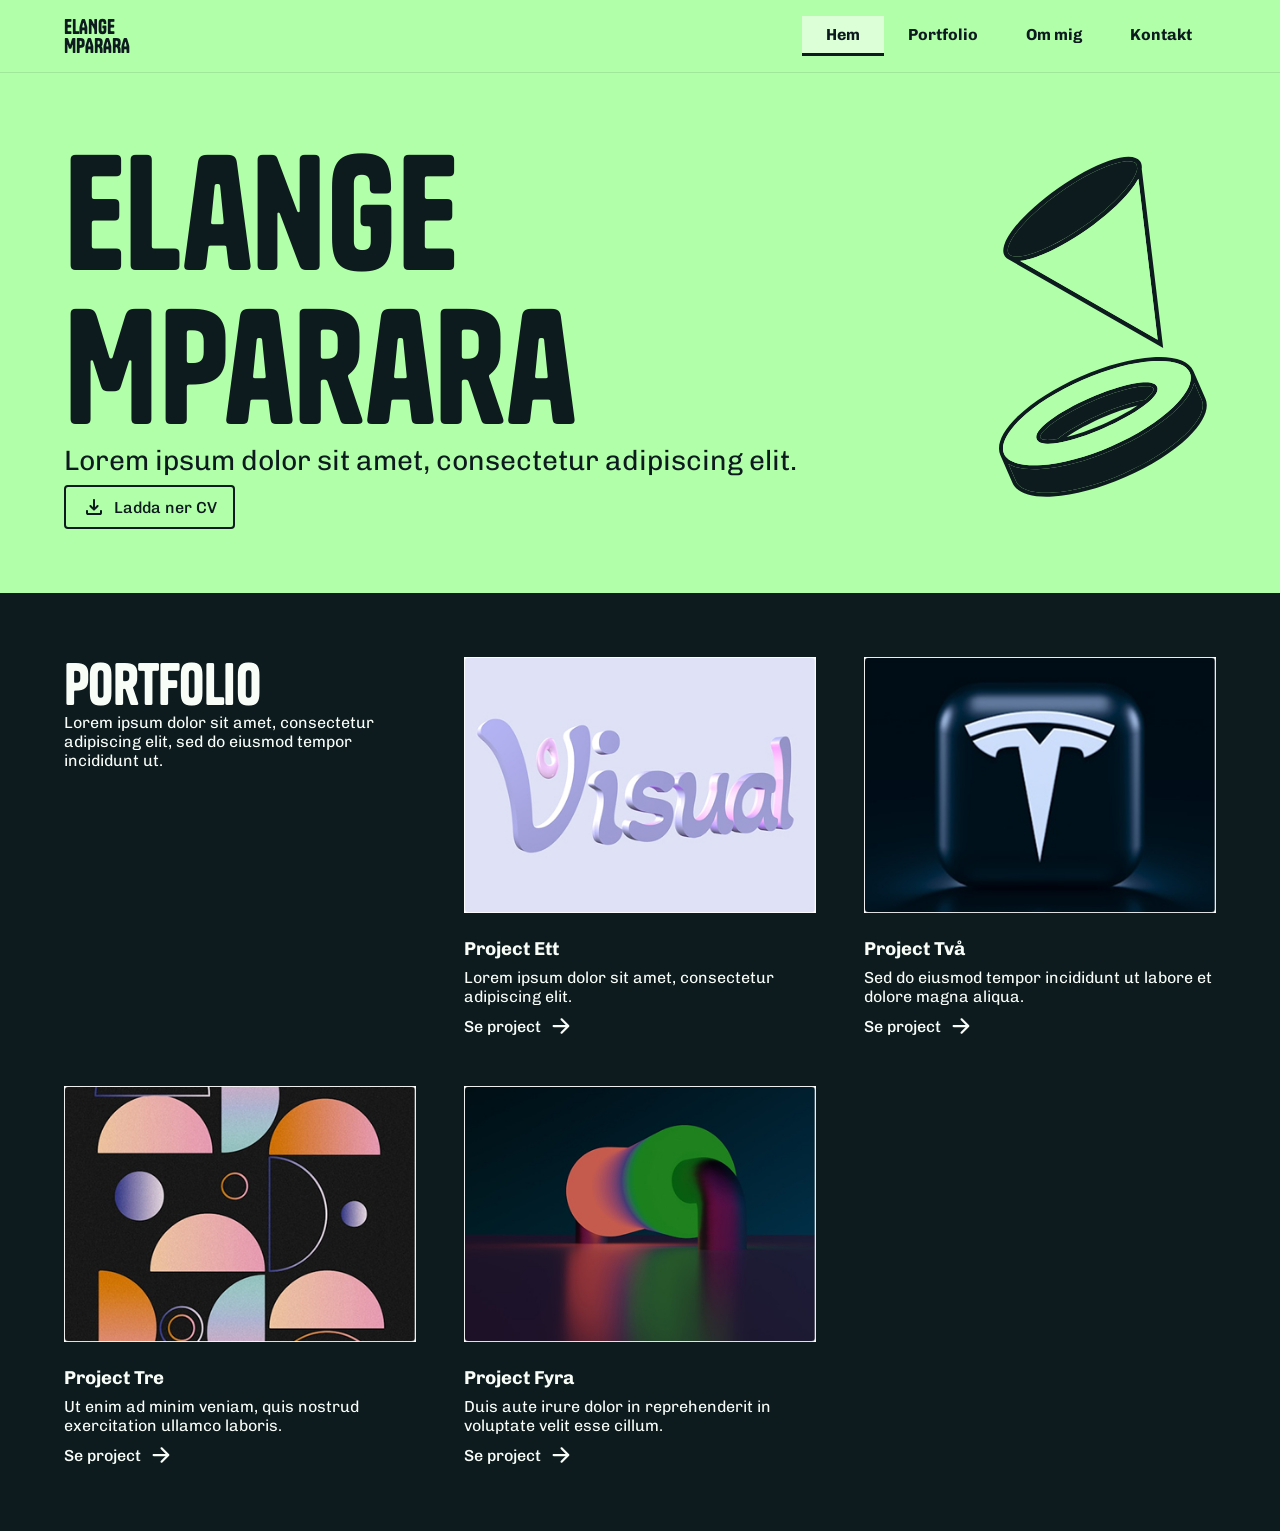
==== index.html @ 43d6eb5f "Initial commit" ====
<!doctype html>
<html lang="en">
  <head>
    <meta charset="UTF-8" />
    <meta name="viewport" content="width=device-width, initial-scale=1.0" />
    <title>Elange Mparara</title>
    <link rel="preconnect" href="https://fonts.googleapis.com" />
    <link rel="preconnect" href="https://fonts.gstatic.com" crossorigin />
    <link
      href="https://fonts.googleapis.com/css2?family=Chivo:ital,wght@0,100..900;1,100..900&display=swap"
      rel="stylesheet"
    />
    <link rel="stylesheet" href="reset.css" />
    <link rel="stylesheet" href="components/navbar.css" />
    <link rel="stylesheet" href="Styles.css" />
    <link rel="stylesheet" href="root.css" />
  </head>
  <body>
    <div id="navbar-placeholder"></div>
    <main>
      <section id="hem" class="hero">
        <div class="hero_container">
          <div class="hero_title_container">
            <div class="hero_title_content">
              <h1 class="hero-title">Elange</h1>
              <h1 class="hero-title">Mparara</h1>
            </div>
            <div class="hero_subtitle_container">
              <p class="hero-subtitle">
                Lorem ipsum dolor sit amet, consectetur adipiscing elit.
              </p>
              <a
                href="filer/mitt-cv.pdf"
                download="Elange_Mparara_CV.pdf"
                class="btn-download"
              >
                <span class="icon"
                  ><svg
                    class="icon"
                    viewBox="0 0 28 28"
                    xmlns="http://www.w3.org/2000/svg"
                    aria-hidden="true"
                  >
                    <path
                      d="M14.0001 18.1708C13.8445 18.1708 13.6987 18.1467 13.5626 18.0985C13.4265 18.0503 13.3001 17.9674 13.1834 17.85L8.98341 13.65C8.75008 13.4167 8.63808 13.1444 8.64742 12.8333C8.65675 12.5222 8.76875 12.25 8.98341 12.0167C9.21675 11.7833 9.49403 11.662 9.81525 11.6527C10.1365 11.6433 10.4134 11.7549 10.6459 11.9875L12.8334 14.175V5.83333C12.8334 5.50277 12.9454 5.22588 13.1694 5.00266C13.3934 4.77944 13.6703 4.66744 14.0001 4.66666C14.3299 4.66588 14.6071 4.77788 14.8319 5.00266C15.0567 5.22744 15.1683 5.50433 15.1667 5.83333V14.175L17.3542 11.9875C17.5876 11.7542 17.8649 11.6422 18.1861 11.6515C18.5073 11.6608 18.7842 11.7825 19.0167 12.0167C19.2306 12.25 19.3426 12.5222 19.3527 12.8333C19.3629 13.1444 19.2509 13.4167 19.0167 13.65L14.8167 17.85C14.7001 17.9667 14.5737 18.0495 14.4376 18.0985C14.3015 18.1475 14.1556 18.1716 14.0001 18.1708ZM7.00008 23.3333C6.35841 23.3333 5.8093 23.105 5.35275 22.6485C4.89619 22.1919 4.66753 21.6424 4.66675 21V18.6667C4.66675 18.3361 4.77875 18.0592 5.00275 17.836C5.22675 17.6128 5.50364 17.5008 5.83341 17.5C6.16319 17.4992 6.44047 17.6112 6.66525 17.836C6.89003 18.0608 7.00164 18.3377 7.00008 18.6667V21H21.0001V18.6667C21.0001 18.3361 21.1121 18.0592 21.3361 17.836C21.5601 17.6128 21.837 17.5008 22.1667 17.5C22.4965 17.4992 22.7738 17.6112 22.9986 17.836C23.2234 18.0608 23.335 18.3377 23.3334 18.6667V21C23.3334 21.6417 23.1051 22.1912 22.6486 22.6485C22.192 23.1058 21.6425 23.3341 21.0001 23.3333H7.00008Z"
                      fill="currentColor"
                    />
                  </svg> </span
                >Ladda ner CV
              </a>
            </div>
          </div>
          <div class="hero_image_container">
            <img src="assets/icons/cone2.svg" alt="cone icon" />
            <img src="assets/icons/cilinder2.svg" alt="cilinder icon" />
          </div>
        </div>
      </section>
      <section id="portfolio" class="portfolio">
        <div class="portfolio_container">
          <div id="portfolio-grid" class="portfolio_grid">
            <div class="portfolio_title_container">
              <h2 class="portfolio-title">Portfolio</h2>
              <p class="portfolio-subtitle">
                Lorem ipsum dolor sit amet, consectetur adipiscing elit, sed do
                eiusmod tempor incididunt ut.
              </p>
            </div>
          </div>
        </div>
      </section>
    </main>
    <script src="components/portfolio_card/portfolio_card.js" defer></script>
    <script src="Script.js" defer></script>
  </body>
</html>
---- components/navbar.css ----
/* --- NAVBAR COMPONENT STYLES --- */

/* Import fonts if not already imported in root/styles */

.header {
  position: sticky;
  top: 0;
  z-index: 100;
  background: var(--color-primary);
  border-bottom: 1px solid rgba(13, 27, 30, 0.1); /* Subtle border using dark color */
  width: 100%;

  line-height: 19px;
}

.header__container {
  display: flex;
  align-items: center;
  justify-content: space-between;
  padding: var(--spacing-sm) var(--spacing-xxl); /* Specific design padding */
  max-width: 1440px;
  margin: 0 auto;
}

/* LOGO */
.header__logo {
  font-family: "Tanker", sans-serif;
  font-size: var(--font-h5);
  line-height: 19px;
  color: var(--color-bg-dark);
  text-decoration: none;
  text-transform: uppercase;
  display: flex;
  flex-direction: column;
}

.header__logo p {
  margin: 0;
}

/* DESKTOP NAV */
.header__nav {
  display: flex;
  align-items: center;
  height: 100%;
}

.header__nav-item {
  display: flex;
  align-items: center;
  justify-content: center;
  padding: 4px var(--spacing-md);
  border-bottom: 3px solid transparent;
  transition:
    background-color var(--transition-fast),
    border-color var(--transition-fast);
}

.header__nav-item:hover,
.header__nav-item.active {
  background-color: var(--color-nav-hover);
  border-bottom-color: var(--color-bg-dark);
}

.header__link {
  font-family: "Chivo", sans-serif;
  font-weight: 700;
  font-size: var(--font-body);
  line-height: 29px;
  color: var(--color-text-dark);
  text-decoration: none;
}

/* MOBILE TOGGLE */
.header__toggle {
  display: none;
  background: none;
  border: none;
  padding: 0;
  cursor: pointer;
}

/* MOBILE MENU OVERLAY */
.mobile-menu {
  position: fixed;
  top: 0;
  left: 0;
  width: 100%;
  height: 100vh;
  background-color: var(--color-primary);
  z-index: 200;
  display: flex;
  flex-direction: column;
  padding: 12px 15px;
  box-sizing: border-box;
}

.mobile-menu__header {
  display: flex;
  justify-content: space-between;
  align-items: center;
  width: 100%;
  margin-bottom: 40px;
}

.header__close {
  background: none;
  border: none;
  padding: 0;
  cursor: pointer;
  width: var(--sp-md);
  height: var(--sp-md);
  display: flex;
  justify-content: center;
  align-items: center;
}

.mobile-menu__nav {
  display: flex;
  flex-direction: column;
  align-items: center;
  gap: 10px;
  width: 100%;
}

.mobile-menu__link {
  font-family: "Chivo", sans-serif;
  font-weight: 700;
  font-size: var(--font-h3); /* ~24px */
  line-height: 29px;
  color: var(--color-text-dark);
  text-decoration: none;
  display: flex;
  justify-content: center;
  align-items: center;
  width: 100%;
  padding: var(--sp-sm) 20px;
  border-radius: 20px;
  transition: opacity var(--transition-fast);
}

.mobile-menu__link:hover {
  opacity: 0.8;
}

/* UTILITIES */
.hidden {
  display: none !important;
}

.mb-0 {
  margin-bottom: 0 !important;
}

/* RESPONSIVE */
@media (max-width: 768px) {
  .header__container {
    padding: 12px var(--sp-sm);
    height: auto;
  }

  .header__nav {
    display: none;
  }

  .header__toggle {
    display: block;
  }
}
---- Styles.css ----
/* --- FONTS --- */
@font-face {
  font-family: "Tanker";
  src:
    url("assets/fonts/Tanker-Regular.woff2") format("woff2"),
    url("assets/fonts/Tanker-Regular.woff") format("woff");
  font-weight: 400;
  font-style: normal;
  font-display: swap;
}

/* --- BASE --- */
body {
  margin: 0;
  font-family: "Chivo", sans-serif;
  background: var(--color-bg-light);
  color: var(--color-text-light);
}

/* --- UTILITIES --- */
.hidden {
  display: none !important;
}

/* Hero section */

.hero {
  display: flex;
  justify-content: start;
  align-items: flex-start;
  padding: var(--spacing-xxl);
  background-color: var(--color-primary);

  margin: 0 auto;
}

.hero_container {
  display: flex;
  flex-direction: row;
  justify-content: space-between;
  align-items: flex-start;
  gap: var(--sp-md);
  min-width: 100%;
  max-width: 1440px;
}
.hero_title_container {
  display: flex;
  flex-direction: column;
  justify-content: space-between;
  align-items: flex-start;
  gap: 0;
}

.hero-title {
  font-family: "Tanker", sans-serif;
  font-size: var(--font-h1);
  color: var(--color-bg-dark);
  text-decoration: none;
  line-height: 1;
  font-weight: 400;
}

.hero_subtitle_container {
  display: flex;
  flex-direction: column;
  justify-content: space-between;
  align-items: flex-start;
  gap: var(--sp-xs);
  min-width: 100%;
}

.hero-subtitle {
  font-size: var(--font-h4);
  color: var(--color-text-dark);
}

.hero_image_container {
  display: flex;
  flex-direction: column;
  justify-content: space-between;
  align-items: center;
  gap: var(--sp-xs);
}

/* --- COMPONENTS --- */
.btn-download {
  display: inline-flex;
  align-items: center;
  gap: var(--sp-xs); /* 16px */
  padding: var(--sp-xs) var(--sp-sm);
  background-color: var(--color-primary);
  color: var(--color-text-dark);
  border: 2px solid var(--color-text-dark);
  border-radius: var(--border-radius);
  font-family: "Chivo", sans-serif;
  font-weight: 500;
  font-size: var(--font-body);
  text-decoration: none;
  cursor: pointer;
  transition:
    background-color var(--transition-fast),
    transform var(--transition-fast);
}

.btn-download:hover {
  background-color: var(--color-nav-hover);
  transform: translateY(2px);
}

.btn-download:active {
  transform: translateY(0);
}

.btn-download .icon {
  display: flex;
  align-items: center;
  justify-content: center;
  width: 24px;
  height: 24px;
}

/* portfolio section */

.portfolio {
  display: flex;
  justify-content: start;
  align-items: flex-start;
  padding: var(--spacing-xxl);
  background-color: var(--color-bg-dark);

  margin: 0 auto;
}

.portfolio_container {
  display: flex;
  flex-direction: column;
  justify-content: center;
  align-items: center;
  gap: var(--sp-md);
  min-width: 100%;
  max-width: 1440px;
}

.portfolio_title_container {
  display: flex;
  flex-direction: column;
  justify-content: start;
  align-items: flex-start;
  gap: 0;
}

.portfolio-title {
  font-family: "Tanker", sans-serif;
  font-size: var(--font-h2);
  color: var(--color-text-light);
  text-decoration: none;
  line-height: 1;
  font-weight: 400;
}

.portfolio_grid {
  display: grid;
  grid-template-columns: repeat(auto-fill, minmax(min(100%, 320px), 1fr));
  gap: var(--spacing-sm);
  width: 100%;
}

@media (min-width: 768px) {
  .portfolio_grid {
    grid-template-columns: repeat(2, 1fr);
    gap: var(--spacing-xl);
  }
}

.portfolio_card {
  display: flex;
  flex-direction: column;
  justify-content: space-between;
  align-items: flex-start;
  gap: var(--sp-md);
}
.portfolio_card_content {
  display: flex;
  flex-direction: column;
  justify-content: space-between;
  align-items: flex-start;
  gap: var(--sp-xs);
}
.btn-project {
  display: inline-flex;
  align-items: center;
  gap: var(--sp-xs); /* 16px */
  color: var(--color-text-li);
  font-family: "Chivo", sans-serif;
  font-weight: 500;
  font-size: var(--font-body);
  text-decoration: none;
  cursor: pointer;
  transition:
    background-color var(--transition-fast),
    transform var(--transition-fast);
}

.btn-project:hover {
  color: var(--color-primary);
}

.btn-project .project_btn_icon {
  width: 24px;
  height: 24px;
}

/* lock to 3 columns on desktop */
@media (min-width: 1024px) {
  .portfolio_grid {
    grid-template-columns: repeat(3, 1fr);
  }
}
/* Mobile: stack nav under logo on small screens */
/* Mobile: stack nav under logo on small screens */
@media (max-width: 768px) {
  .hero {
    padding: var(--spacing-sm);
  }
  .hero_container {
    flex-direction: column;
    align-items: center;
  }
  /* Header responsive styles moved to navbar.css */
}
---- root.css ----
:root {
  /* --- FÄRGER --- */
  /* Baserat på din design (neongrön, svart och accenter) */
  --color-primary: #b2ffa9;
  --color-bg-dark: #0d1b1e;
  --color-bg-light: #f8fdf8;
  --color-text-dark: #0d1b1e;
  --color-text-light: #f8fdf8;

  /* Accentfärger (från dina geometriska former och Tesla-logon) */
  --color-accent-green: #f8fdf8;
  --color-nav-hover: #dcffd8;

  /* --- SPACING (8-point grid) --- */
  /* Långa namn */
  --spacing-xs: 0.5rem; /* 8px  */
  --spacing-sm: 1rem; /* 16px */
  --spacing-md: 1.5rem; /* 24px */
  --spacing-lg: 2rem; /* 32px */
  --spacing-xl: 3rem; /* 48px */
  --spacing-xxl: 4rem; /* 64px */

  /* Korta alias (för snabbare kodning) */
  --sp-xs: var(--spacing-xs);
  --sp-sm: var(--spacing-sm);
  --sp-md: var(--spacing-md);
  --sp-lg: var(--spacing-lg);
  --sp-xl: var(--spacing-xl);

  /* --- TYPOGRAFI (Fluid Responsive med clamp) --- */
  /* Clamp(min-storlek, skalnings-värde, max-storlek) */
  --font-h1: clamp(3.5rem, 12vw, 10rem);
  --font-h2: clamp(2rem, 6vw, 3.5rem);
  --font-h3: clamp(1.5rem, 4vw, 2.5rem);
  --font-h4: clamp(1.25rem, 3vw, 1.75rem);
  --font-h5: clamp(1.1rem, 2vw, 1.25rem);
  --font-h6: clamp(1rem, 1.5vw, 1.1rem);

  --font-body: 1rem;
  --font-nav: 1.1rem;

  /* --- ÖVRIGT --- */
  --border-radius: 4px; /* För knappar som "Ladda ner CV" [cite: 10, 20] */
  --transition-fast: 0.2s ease;
}
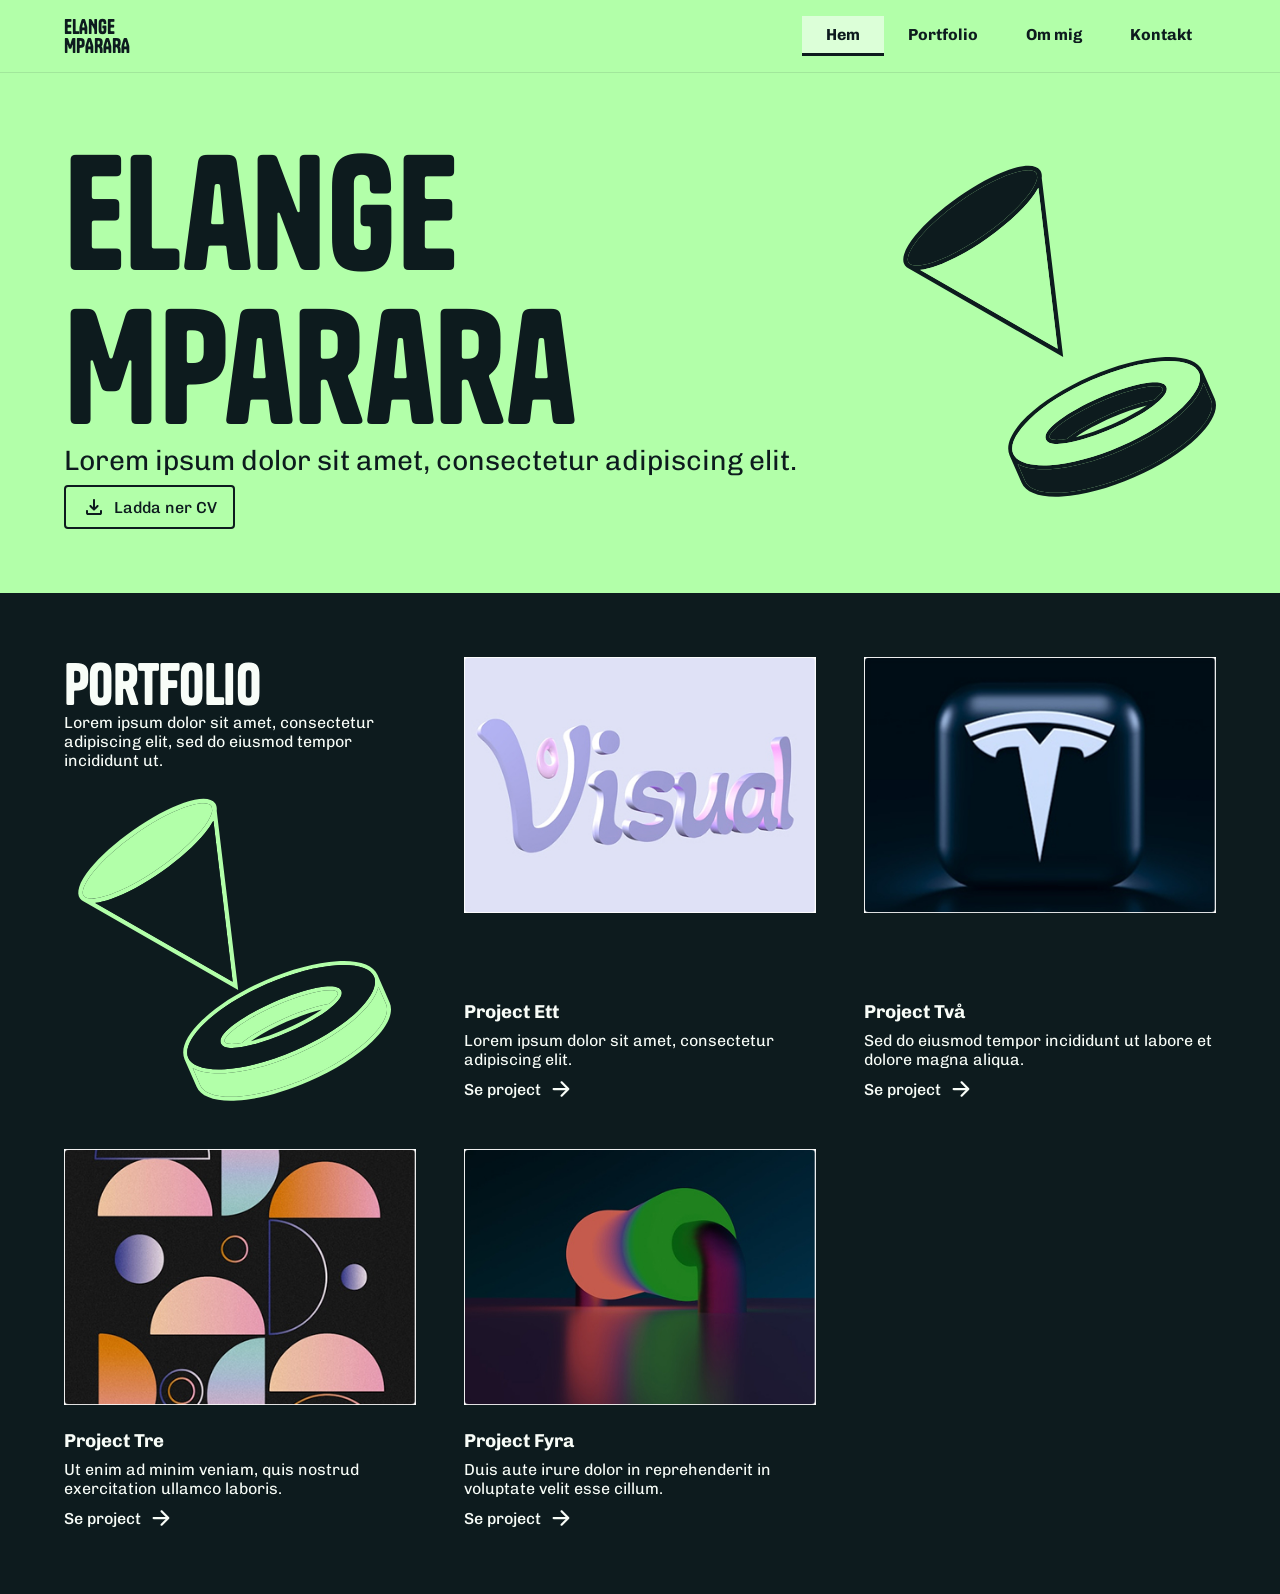
==== commit 1f3ade35: "Add hero illustration" ====
--- a/index.html
+++ b/index.html
@@ -51,8 +51,10 @@
             </div>
           </div>
           <div class="hero_image_container">
-            <img src="assets/icons/cone2.svg" alt="cone icon" />
-            <img src="assets/icons/cilinder2.svg" alt="cilinder icon" />
+            <img
+              src="assets/icons/hero_illustration_green.svg"
+              alt="cone icon"
+            />
           </div>
         </div>
       </section>
@@ -65,6 +67,12 @@
                 Lorem ipsum dolor sit amet, consectetur adipiscing elit, sed do
                 eiusmod tempor incididunt ut.
               </p>
+              <div class="portfolio_img_container">
+                <img
+                  src="assets/icons/Hero_llustration_black.svg"
+                  alt="cone icon"
+                />
+              </div>
             </div>
           </div>
         </div>
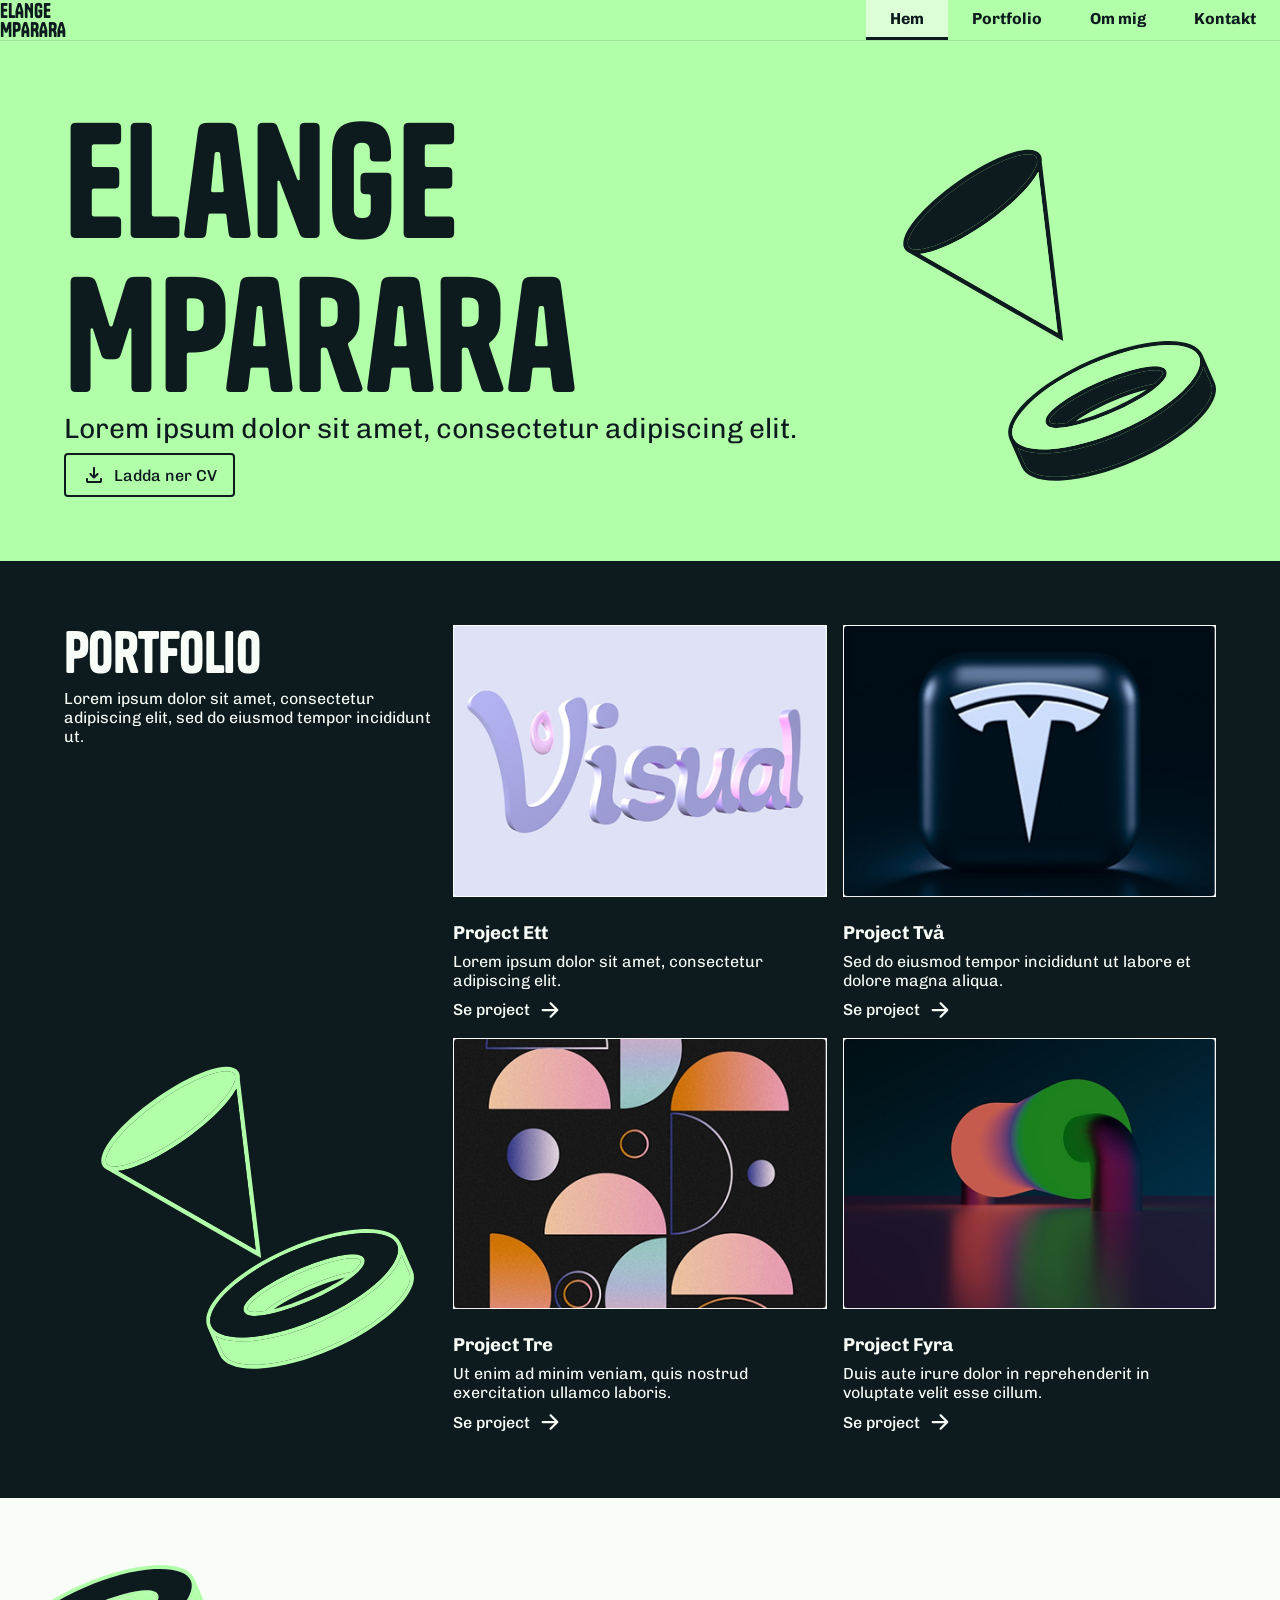
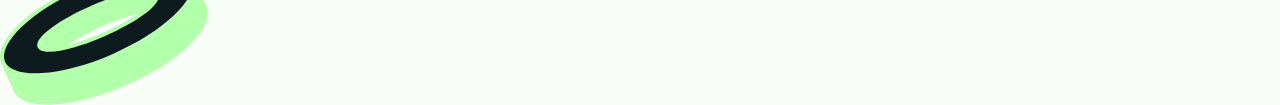
==== commit d318f539: "feat: Add initial portfolio website structure, core components, and assets including images, icons, " ====
--- a/index.html
+++ b/index.html
@@ -67,13 +67,29 @@
                 Lorem ipsum dolor sit amet, consectetur adipiscing elit, sed do
                 eiusmod tempor incididunt ut.
               </p>
-              <div class="portfolio_img_container">
-                <img
-                  src="assets/icons/Hero_llustration_black.svg"
-                  alt="cone icon"
-                />
-              </div>
             </div>
+            <div class="portfolio_img_container">
+              <img
+                src="assets/icons/Hero_llustration_black.svg"
+                alt="cone icon"
+              />
+            </div>
+          </div>
+        </div>
+      </section>
+      <section id="about" class="about">
+        <div class="about_container">
+          <div class="about_text_container">
+            <h2 class="about-title">About Me</h2>
+            <p class="about-description">
+              Lorem ipsum dolor sit amet, consectetur adipiscing elit, sed do
+              eiusmod tempor incididunt ut labore et dolore magna aliqua. Ut
+              enim ad minim veniam, quis nostrud exercitation ullamco laboris
+              nisi ut aliquip ex ea commodo consequat.
+            </p>
+          </div>
+          <div class="about_image_container">
+            <img src="assets/icons/cilinder.svg" alt="cylinder shape" />
           </div>
         </div>
       </section>
--- a/components/navbar.css
+++ b/components/navbar.css
@@ -17,7 +17,7 @@
   display: flex;
   align-items: center;
   justify-content: space-between;
-  padding: var(--spacing-sm) var(--spacing-xxl); /* Specific design padding */
+  padding: v var(--spacing-xxl); /* Specific design padding */
   max-width: 1440px;
   margin: 0 auto;
 }
--- a/Styles.css
+++ b/Styles.css
@@ -26,8 +26,8 @@
 
 .hero {
   display: flex;
-  justify-content: start;
-  align-items: flex-start;
+  justify-content: center;
+  align-items: center;
   padding: var(--spacing-xxl);
   background-color: var(--color-primary);
 
@@ -38,9 +38,9 @@
   display: flex;
   flex-direction: row;
   justify-content: space-between;
-  align-items: flex-start;
+  align-items: center;
   gap: var(--sp-md);
-  min-width: 100%;
+  width: 100%;
   max-width: 1440px;
 }
 .hero_title_container {
@@ -123,8 +123,8 @@
 
 .portfolio {
   display: flex;
-  justify-content: start;
-  align-items: flex-start;
+  justify-content: center;
+  align-items: center;
   padding: var(--spacing-xxl);
   background-color: var(--color-bg-dark);
 
@@ -137,7 +137,7 @@
   justify-content: center;
   align-items: center;
   gap: var(--sp-md);
-  min-width: 100%;
+  width: 100%;
   max-width: 1440px;
 }
 
@@ -160,16 +160,25 @@
 
 .portfolio_grid {
   display: grid;
-  grid-template-columns: repeat(auto-fill, minmax(min(100%, 320px), 1fr));
+  grid-template-columns: 1fr;
   gap: var(--spacing-sm);
   width: 100%;
 }
 
-@media (min-width: 768px) {
-  .portfolio_grid {
-    grid-template-columns: repeat(2, 1fr);
-    gap: var(--spacing-xl);
-  }
+/* Make image last on mobile */
+.portfolio_img_container {
+  order: 10;
+  display: flex;
+  justify-content: center;
+  align-items: center;
+}
+
+.portfolio_title_container {
+  display: flex;
+  flex-direction: column;
+  justify-content: flex-start;
+  align-items: flex-start;
+  gap: var(--sp-xs);
 }
 
 .portfolio_card {
@@ -214,8 +223,26 @@
 @media (min-width: 1024px) {
   .portfolio_grid {
     grid-template-columns: repeat(3, 1fr);
-  }
-}
+    grid-auto-flow: dense;
+    align-items: start;
+  }
+
+  /* Reset order for desktop so they follow DOM or grid placement */
+  .portfolio_img_container {
+    order: 0;
+    grid-column: 1;
+    grid-row: 2;
+  }
+
+  .portfolio_title_container {
+    grid-column: 1;
+    grid-row: 1;
+    position: sticky;
+    top: 100px;
+    height: fit-content;
+  }
+}
+
 /* Mobile: stack nav under logo on small screens */
 /* Mobile: stack nav under logo on small screens */
 @media (max-width: 768px) {
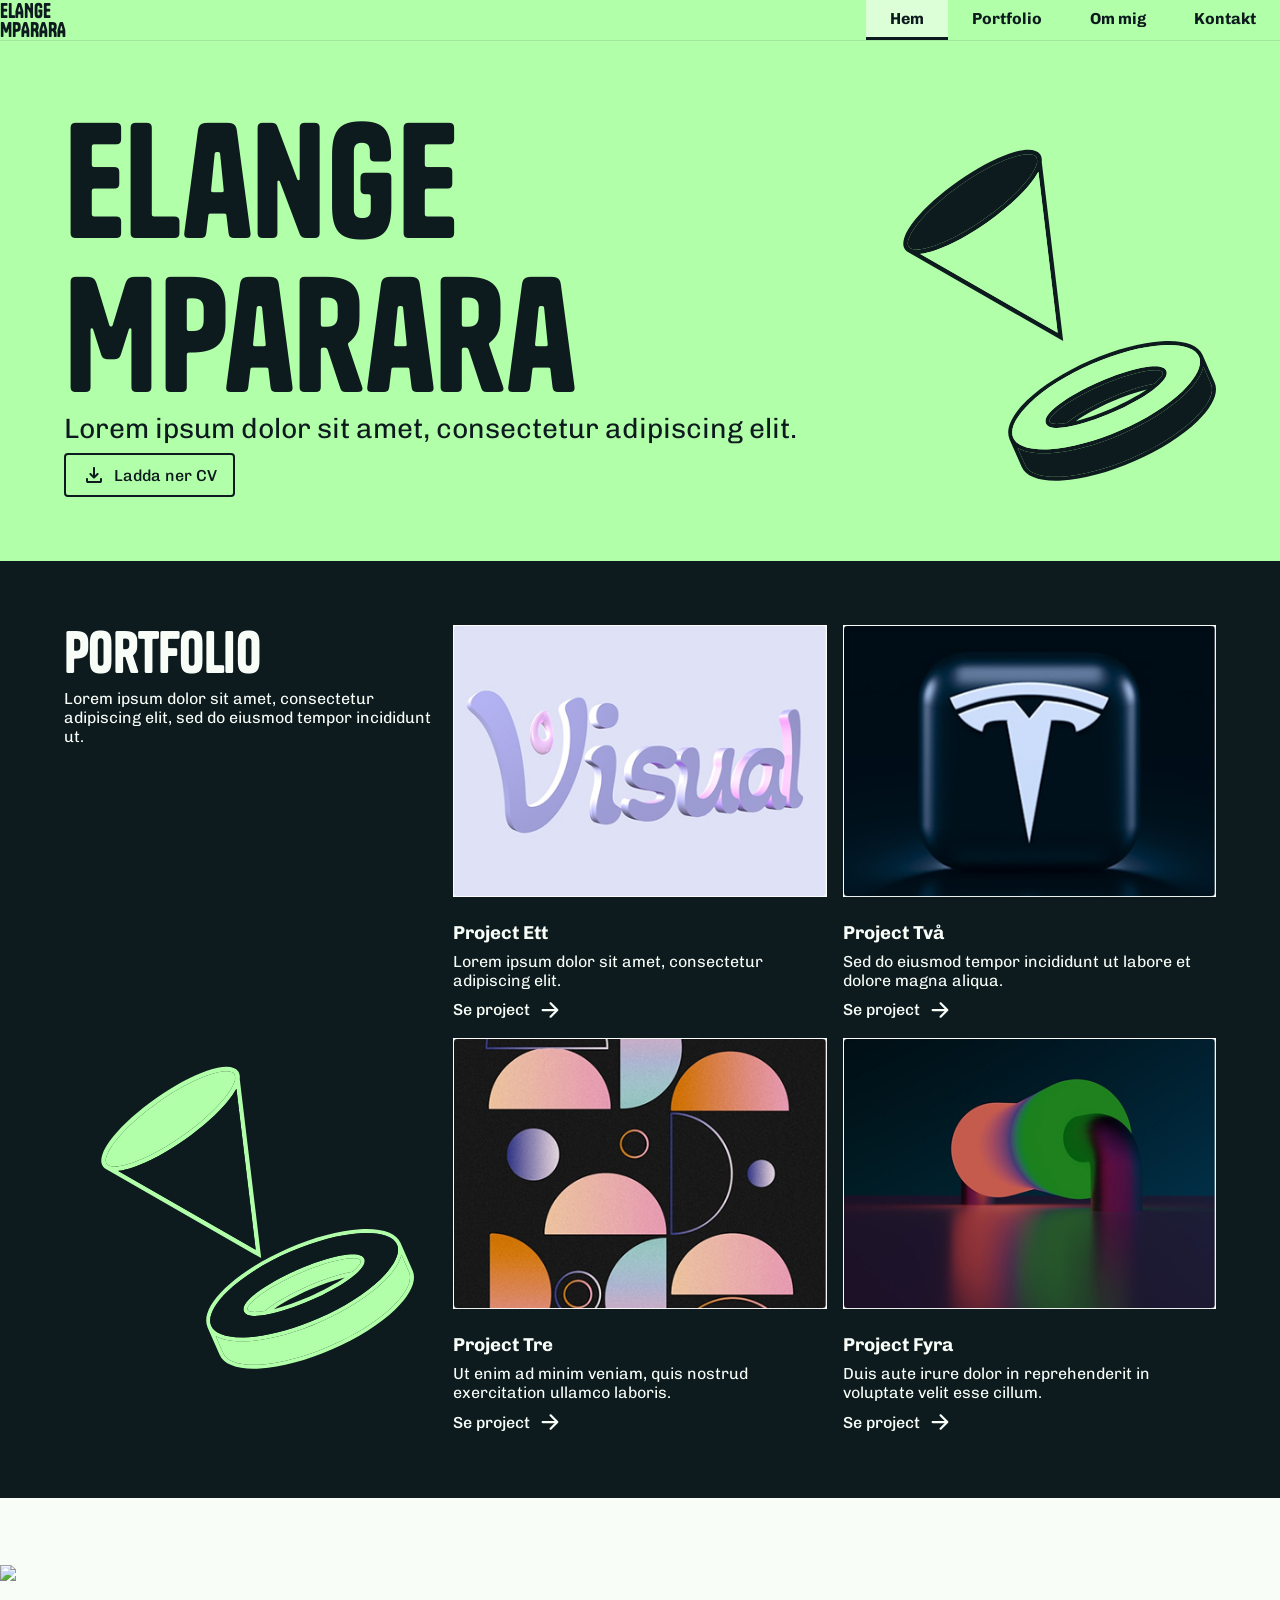
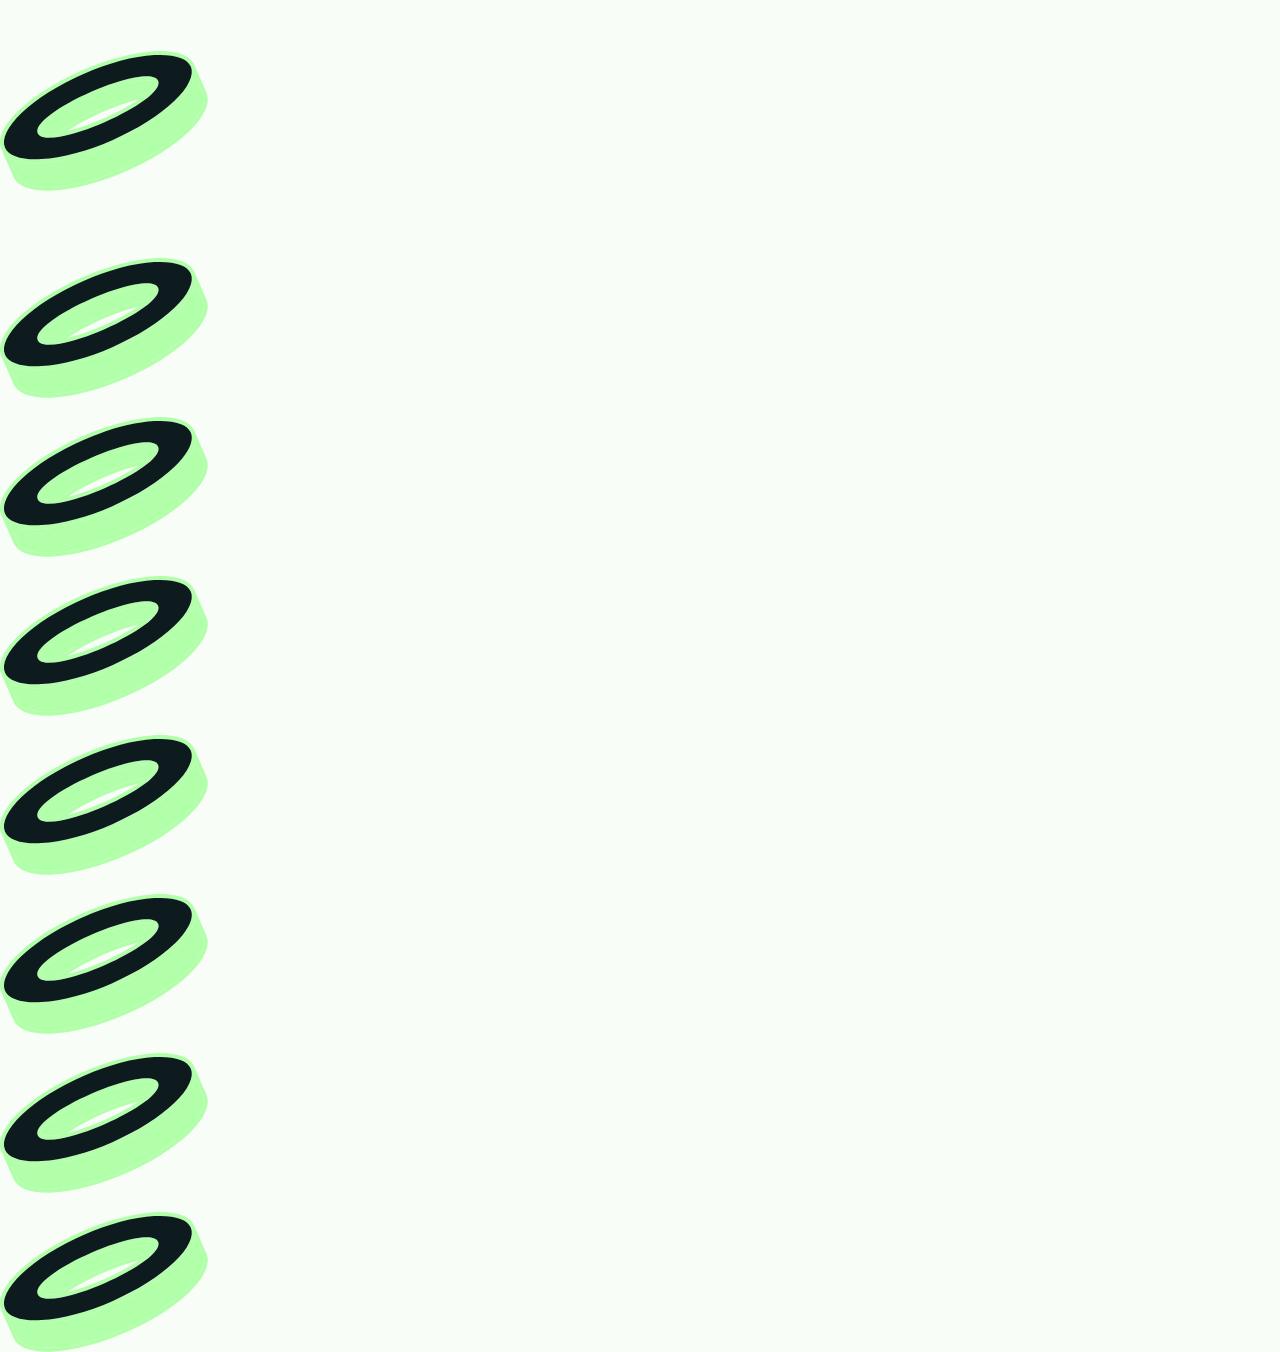
==== commit 370cb4fa: "page one done" ====
--- a/index.html
+++ b/index.html
@@ -88,7 +88,65 @@
               nisi ut aliquip ex ea commodo consequat.
             </p>
           </div>
+
           <div class="about_image_container">
+            <img
+              src="assets/img/profil_img_1.jpg"
+              alt="Bild på Elange Mparara"
+            />
+          </div>
+        </div>
+        <div class="about_content_container about_container_2">
+          <div class="about_text_container_2">
+            <h2 class="about-title-2">Utbildning och erfarenhet</h2>
+            <p class="about-description">
+              Lorem ipsum dolor sit amet, consectetur adipiscing elit, sed do
+              eiusmod tempor incididunt ut labore et dolore magna aliqua. Ut
+              enim ad minim veniam, quis nostrud exercitation ullamco laboris
+              nisi ut aliquip ex ea commodo consequat.
+            </p>
+          </div>
+          <div class="education_and_experience_container">
+            <img src="assets/icons/cilinder.svg" alt="cylinder shape" />
+          </div>
+        </div>
+        <div class="tools_container">
+          <div class="tools_text_container">
+            <h2 class="about-title-3">Utbildning och erfarenhet</h2>
+            <p class="about-description">
+              Lorem ipsum dolor sit amet, consectetur adipiscing elit, sed do
+              eiusmod tempor incididunt ut labore et dolore magna aliqua. Ut
+              enim ad minim veniam, quis nostrud exercitation ullamco laboris
+              nisi ut aliquip ex ea commodo consequat.
+            </p>
+            <div class="tools_container">
+              <div class="tool">
+                <img src="assets/icons/cilinder.svg" alt="cylinder shape" />
+                <p class="tool-name">Tool Name</p>
+              </div>
+              <div class="tool">
+                <img src="assets/icons/cilinder.svg" alt="cylinder shape" />
+                <p class="tool-name">Tool Name</p>
+              </div>
+              <div class="tool">
+                <img src="assets/icons/cilinder.svg" alt="cylinder shape" />
+                <p class="tool-name">Tool Name</p>
+              </div>
+              <div class="tool">
+                <img src="assets/icons/cilinder.svg" alt="cylinder shape" />
+                <p class="tool-name">Tool Name</p>
+              </div>
+              <div class="tool">
+                <img src="assets/icons/cilinder.svg" alt="cylinder shape" />
+                <p class="tool-name">Tool Name</p>
+              </div>
+              <div class="tool">
+                <img src="assets/icons/cilinder.svg" alt="cylinder shape" />
+                <p class="tool-name">Tool Name</p>
+              </div>
+            </div>
+          </div>
+                <div class="tools_image_container">
             <img src="assets/icons/cilinder.svg" alt="cylinder shape" />
           </div>
         </div>
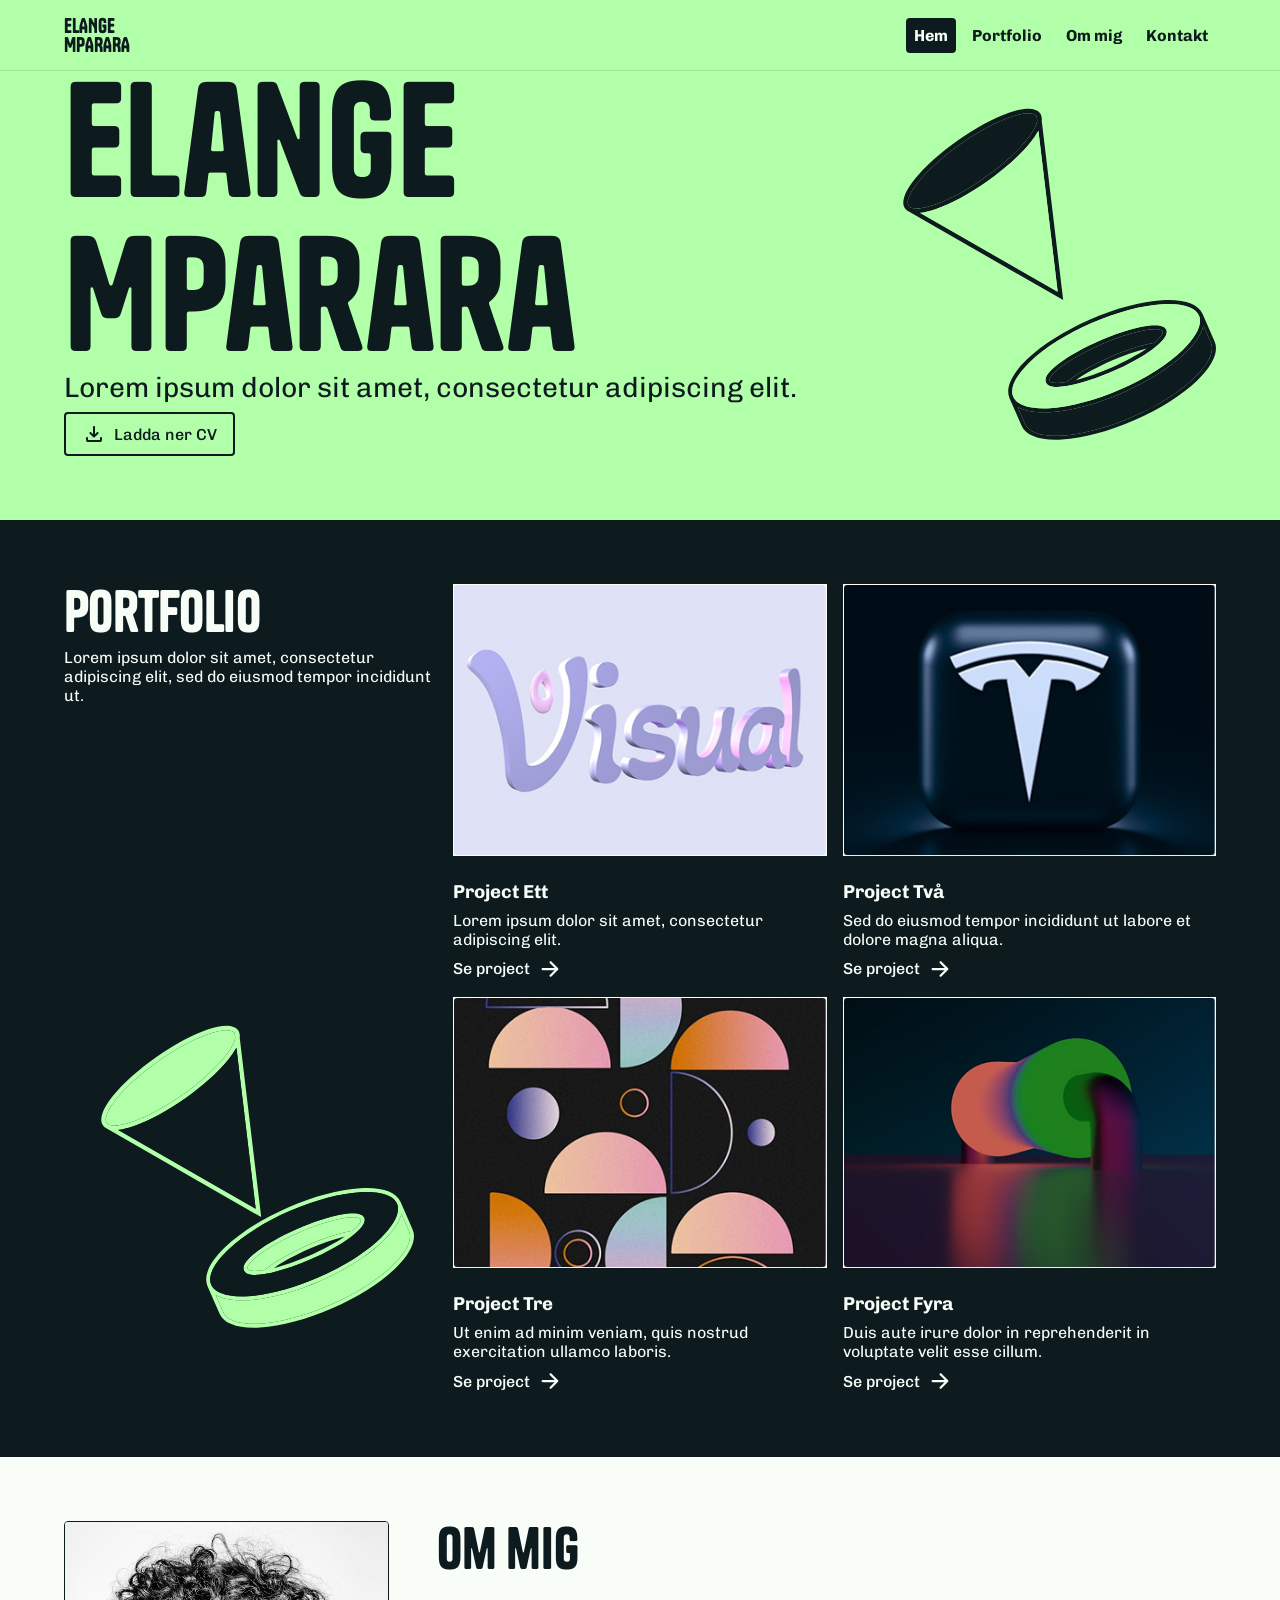
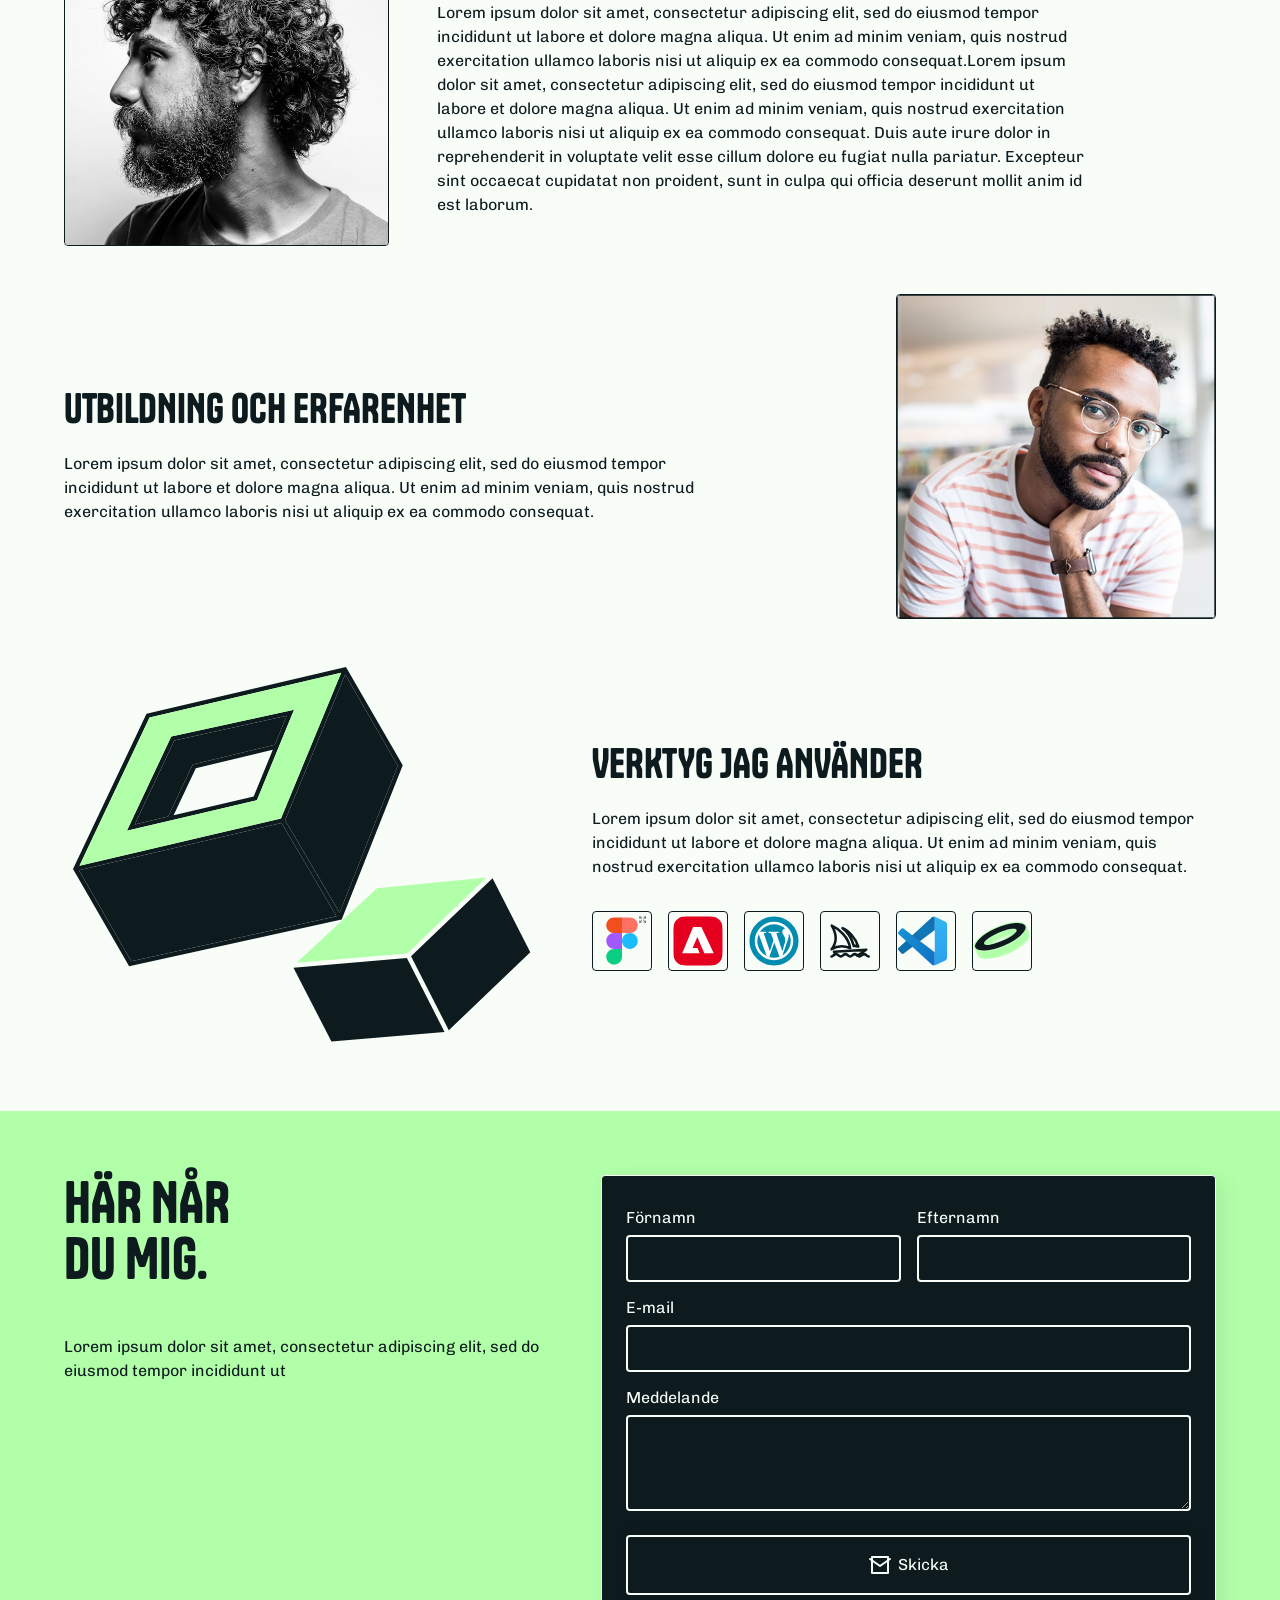
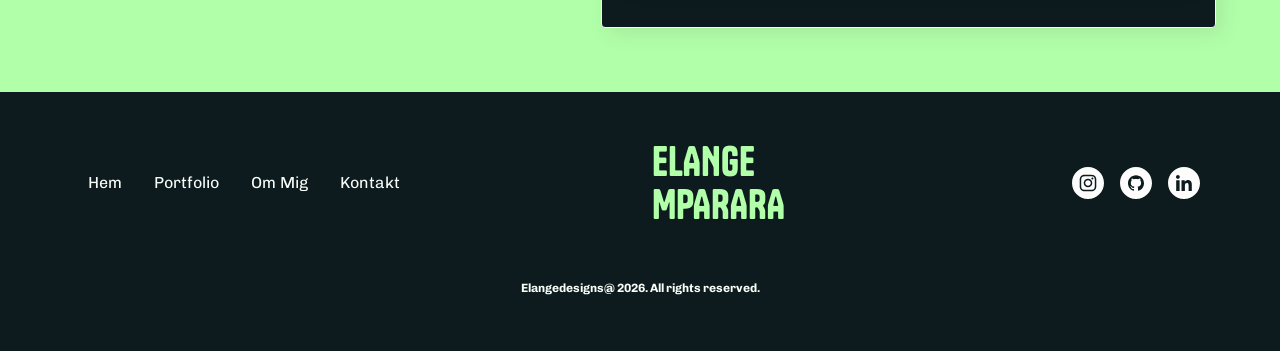
==== commit 5f4006f1: "page one done" ====
--- a/index.html
+++ b/index.html
@@ -12,13 +12,14 @@
     />
     <link rel="stylesheet" href="reset.css" />
     <link rel="stylesheet" href="components/navbar.css" />
+    <link rel="stylesheet" href="components/footer.css" />
     <link rel="stylesheet" href="Styles.css" />
     <link rel="stylesheet" href="root.css" />
   </head>
   <body>
     <div id="navbar-placeholder"></div>
     <main>
-      <section id="hem" class="hero">
+      <section id="hero" class="hero">
         <div class="hero_container">
           <div class="hero_title_container">
             <div class="hero_title_content">
@@ -78,14 +79,21 @@
         </div>
       </section>
       <section id="about" class="about">
-        <div class="about_container">
+        <div class="about_content_container about_container_1">
           <div class="about_text_container">
-            <h2 class="about-title">About Me</h2>
+            <h2 class="about-title">Om mig</h2>
             <p class="about-description">
               Lorem ipsum dolor sit amet, consectetur adipiscing elit, sed do
               eiusmod tempor incididunt ut labore et dolore magna aliqua. Ut
               enim ad minim veniam, quis nostrud exercitation ullamco laboris
-              nisi ut aliquip ex ea commodo consequat.
+              nisi ut aliquip ex ea commodo consequat.Lorem ipsum dolor sit
+              amet, consectetur adipiscing elit, sed do eiusmod tempor
+              incididunt ut labore et dolore magna aliqua. Ut enim ad minim
+              veniam, quis nostrud exercitation ullamco laboris nisi ut aliquip
+              ex ea commodo consequat. Duis aute irure dolor in reprehenderit in
+              voluptate velit esse cillum dolore eu fugiat nulla pariatur.
+              Excepteur sint occaecat cupidatat non proident, sunt in culpa qui
+              officia deserunt mollit anim id est laborum.
             </p>
           </div>
 
@@ -96,7 +104,7 @@
             />
           </div>
         </div>
-        <div class="about_content_container about_container_2">
+        <div class="about_content_container education_container">
           <div class="about_text_container_2">
             <h2 class="about-title-2">Utbildning och erfarenhet</h2>
             <p class="about-description">
@@ -106,52 +114,105 @@
               nisi ut aliquip ex ea commodo consequat.
             </p>
           </div>
-          <div class="education_and_experience_container">
-            <img src="assets/icons/cilinder.svg" alt="cylinder shape" />
+          <div class="about_image_container_2">
+            <img src="assets/img/profile_img.jpg" alt="A photo of Elange" />
           </div>
         </div>
         <div class="tools_container">
           <div class="tools_text_container">
-            <h2 class="about-title-3">Utbildning och erfarenhet</h2>
+            <h2 class="about-title-3">Verktyg jag använder</h2>
             <p class="about-description">
               Lorem ipsum dolor sit amet, consectetur adipiscing elit, sed do
               eiusmod tempor incididunt ut labore et dolore magna aliqua. Ut
               enim ad minim veniam, quis nostrud exercitation ullamco laboris
               nisi ut aliquip ex ea commodo consequat.
             </p>
-            <div class="tools_container">
+            <div class="tools_sub_container">
+              <div class="tool">
+                <img src="assets/icons/figma.svg" alt="cylinder shape" />
+                <p class="tool-name">Figma</p>
+              </div>
+              <div class="tool">
+                <img src="assets/icons/adobe.svg" alt="cylinder shape" />
+                <p class="tool-name">Adobe Suite</p>
+              </div>
+              <div class="tool">
+                <img src="assets/icons/wordpress.svg" alt="wordpress icon" />
+                <p class="tool-name">Wordpress</p>
+              </div>
+              <div class="tool">
+                <img
+                  src="assets/icons/Midjourney_Emblem 1.svg"
+                  alt="midjourney icon"
+                />
+                <p class="tool-name">AI-verktyg</p>
+              </div>
+              <div class="tool">
+                <img src="assets/icons/vs_code.svg" alt="vs-code icon" />
+                <p class="tool-name">VS-Code</p>
+              </div>
               <div class="tool">
                 <img src="assets/icons/cilinder.svg" alt="cylinder shape" />
                 <p class="tool-name">Tool Name</p>
               </div>
-              <div class="tool">
-                <img src="assets/icons/cilinder.svg" alt="cylinder shape" />
-                <p class="tool-name">Tool Name</p>
-              </div>
-              <div class="tool">
-                <img src="assets/icons/cilinder.svg" alt="cylinder shape" />
-                <p class="tool-name">Tool Name</p>
-              </div>
-              <div class="tool">
-                <img src="assets/icons/cilinder.svg" alt="cylinder shape" />
-                <p class="tool-name">Tool Name</p>
-              </div>
-              <div class="tool">
-                <img src="assets/icons/cilinder.svg" alt="cylinder shape" />
-                <p class="tool-name">Tool Name</p>
-              </div>
-              <div class="tool">
-                <img src="assets/icons/cilinder.svg" alt="cylinder shape" />
-                <p class="tool-name">Tool Name</p>
-              </div>
-            </div>
-          </div>
-                <div class="tools_image_container">
-            <img src="assets/icons/cilinder.svg" alt="cylinder shape" />
-          </div>
+            </div>
+          </div>
+          <div class="about_image_container_3">
+            <img src="assets/img/cubes.svg" alt="An illustration of cubes" />
+          </div>
+        </div>
+      </section>
+      <section id="contact" class="contact">
+        <div class="contact_container">
+          <div class="contact_text_container">
+            <h2 class="contact-title">Här når<br />du mig.</h2>
+            <p class="contact-description">
+              Lorem ipsum dolor sit amet, consectetur adipiscing elit, sed do
+              eiusmod tempor incididunt ut
+            </p>
+          </div>
+          <form class="contact_form">
+            <div class="form_row">
+              <div class="form_group">
+                <label for="fname">Förnamn</label>
+                <input type="text" id="fname" name="fname" />
+              </div>
+              <div class="form_group">
+                <label for="lname">Efternamn</label>
+                <input type="text" id="lname" name="lname" />
+              </div>
+            </div>
+            <div class="form_group">
+              <label for="email">E-mail</label>
+              <input type="email" id="email" name="email" />
+            </div>
+            <div class="form_group">
+              <label for="message">Meddelande</label>
+              <textarea id="message" name="message"></textarea>
+            </div>
+            <button type="submit" class="btn-submit">
+              <span class="icon">
+                <svg
+                  class="icon"
+                  viewBox="0 0 24 24"
+                  xmlns="http://www.w3.org/2000/svg"
+                  fill="none"
+                  stroke="currentColor"
+                  stroke-width="2"
+                  stroke-linecap="round"
+                  stroke-linejoin="round"
+                >
+                  <path d="M4 4h16v16H4z" />
+                  <path d="M22 6l-10 7L2 6" />
+                </svg>
+              </span>
+              Skicka
+            </button>
+          </form>
         </div>
       </section>
     </main>
+    <div id="footer-placeholder"></div>
     <script src="components/portfolio_card/portfolio_card.js" defer></script>
     <script src="Script.js" defer></script>
   </body>
--- a/components/navbar.css
+++ b/components/navbar.css
@@ -3,7 +3,7 @@
 /* Import fonts if not already imported in root/styles */
 
 .header {
-  position: sticky;
+  position: fixed;
   top: 0;
   z-index: 100;
   background: var(--color-primary);
@@ -17,7 +17,7 @@
   display: flex;
   align-items: center;
   justify-content: space-between;
-  padding: v var(--spacing-xxl); /* Specific design padding */
+  padding: var(--spacing-sm) var(--spacing-xxl); /* Specific design padding */
   max-width: 1440px;
   margin: 0 auto;
 }
@@ -43,14 +43,15 @@
   display: flex;
   align-items: center;
   height: 100%;
+  gap: var(--spacing-xs);
 }
 
 .header__nav-item {
   display: flex;
   align-items: center;
   justify-content: center;
-  padding: 4px var(--spacing-md);
-  border-bottom: 3px solid transparent;
+  padding: var(--spacing-xs) var(--spacing-xs);
+  border-radius: 4px;
   transition:
     background-color var(--transition-fast),
     border-color var(--transition-fast);
@@ -58,15 +59,18 @@
 
 .header__nav-item:hover,
 .header__nav-item.active {
-  background-color: var(--color-nav-hover);
-  border-bottom-color: var(--color-bg-dark);
+  background-color: var(--color-bg-dark);
+}
+
+.header__nav-item:hover .header__link,
+.header__nav-item.active .header__link {
+  color: var(--color-text-light);
 }
 
 .header__link {
   font-family: "Chivo", sans-serif;
   font-weight: 700;
   font-size: var(--font-body);
-  line-height: 29px;
   color: var(--color-text-dark);
   text-decoration: none;
 }
--- a/components/footer.css
+++ b/components/footer.css
@@ -0,0 +1,126 @@
+/* --- FOOTER COMPONENT --- */
+
+.footer {
+  display: flex;
+  flex-direction: column;
+  justify-content: center;
+  align-items: center;
+  gap: var(--spacing-xl); /* 48px */
+  padding: var(--spacing-xl) 80px; /* 48px 80px */
+  background-color: var(--color-bg-dark); /* #0D1B1E */
+  width: 100%;
+  margin: 0 auto;
+}
+
+.footer_top {
+  display: flex;
+  flex-direction: row;
+  align-items: center;
+  gap: var(--spacing-xl); /* 48px */
+  width: 100%;
+  max-width: 1440px;
+}
+
+.footer_nav {
+  display: flex;
+  flex-direction: row;
+  align-items: center;
+  gap: var(--spacing-sm); /* 16px */
+  width: 100%;
+  max-width: 524px;
+}
+
+.footer_menu_item {
+  display: flex;
+  align-items: center;
+  padding: 12px var(--spacing-xs); /* 12px 8px */
+}
+
+.footer_menu_item a {
+  font-family: "Chivo", sans-serif;
+  font-size: var(--spacing-sm); /* 16px */
+  color: var(--color-text-light); /* #FFFFFF */
+  text-decoration: none;
+  line-height: 22px;
+  text-transform: capitalize;
+  transition: color var(--transition-fast);
+}
+
+.footer_menu_item a:hover {
+  color: var(--color-primary);
+}
+
+.footer_logo {
+  font-family: "Tanker", sans-serif;
+  font-size: 40px; /* Using fixed 40px since it's a specific logo typography treatment */
+  color: var(--color-primary); /* #B2FFA9 */
+  line-height: 43px;
+  text-transform: uppercase;
+  flex-shrink: 0;
+  white-space: pre-wrap;
+  width: 271px;
+}
+
+.footer_socials {
+  display: flex;
+  flex-direction: row;
+  justify-content: flex-end;
+  align-items: center;
+  gap: var(--spacing-sm); /* 16px */
+  flex: 1;
+}
+
+.social_link {
+  display: block;
+  width: 32px;
+  height: 32px;
+  transition: transform var(--transition-fast);
+}
+
+.social_link:hover {
+  transform: translateY(-2px);
+}
+
+.social_link img {
+  width: 100%;
+  height: 100%;
+  display: block;
+}
+
+.footer_copyright {
+  font-family:
+    "Chivo", sans-serif; /* Fallback to Chivo bold since Chubbo might not be included */
+  font-weight: 700;
+  font-size: 12px;
+  color: var(--color-text-light); /* #FFFFFF */
+  line-height: 29px;
+  text-align: center;
+  width: 100%;
+  margin: 0;
+}
+
+/* --- Responsive Adjustments --- */
+@media (max-width: 768px) {
+  .footer {
+    padding: var(--spacing-lg) var(--spacing-md);
+  }
+
+  .footer_top {
+    flex-direction: column;
+    gap: var(--spacing-lg);
+  }
+
+  .footer_nav {
+    flex-direction: column;
+    align-items: center;
+  }
+
+  .footer_logo {
+    text-align: center;
+    width: auto;
+  }
+
+  .footer_socials {
+    justify-content: center;
+  }
+}
--- a/Styles.css
+++ b/Styles.css
@@ -41,7 +41,7 @@
   align-items: center;
   gap: var(--sp-md);
   width: 100%;
-  max-width: 1440px;
+  max-width: 1280px;
 }
 .hero_title_container {
   display: flex;
@@ -138,7 +138,7 @@
   align-items: center;
   gap: var(--sp-md);
   width: 100%;
-  max-width: 1440px;
+  max-width: 1280px;
 }
 
 .portfolio_title_container {
@@ -219,6 +219,329 @@
   height: 24px;
 }
 
+/* About me section */
+
+.about {
+  display: flex;
+  flex-direction: column;
+  justify-content: center;
+  align-items: center;
+  gap: var(--spacing-xl);
+  padding: var(--spacing-xxl);
+  width: 100%;
+  max-width: 1280px;
+  margin: 0 auto;
+  background-color: var(--color-bg-light);
+}
+
+.about_container_1,
+.education_container,
+.tools_container {
+  justify-content: space-between;
+  width: 100%;
+  max-width: 1280px;
+  margin: 0 auto;
+}
+
+.about_container_1 {
+  display: flex;
+  flex-direction: row-reverse;
+  align-items: stretch;
+  gap: var(--spacing-xl);
+}
+
+.education_container {
+  display: flex;
+  flex-direction: row;
+  align-items: center;
+  gap: var(--spacing-xxl);
+}
+
+.tools_container {
+  display: flex;
+  flex-direction: row-reverse;
+  align-items: center;
+  gap: var(--sp-xl);
+}
+
+.about_text_container,
+.about_text_container_2 {
+  width: 100%;
+  max-width: 1280px;
+  display: flex;
+  flex-direction: column;
+  align-items: flex-start;
+}
+
+.about_text_container {
+  gap: var(--spacing-md);
+}
+
+.about_text_container_2 {
+  gap: var(--spacing-md);
+}
+
+.tools_text_container {
+  flex: 1;
+  display: flex;
+  flex-direction: column;
+  align-items: flex-start;
+  min-width: 0;
+}
+
+.about-title {
+  font-family: "Tanker", sans-serif;
+  font-size: var(--font-h2);
+  color: var(--color-text-dark);
+  line-height: 1;
+  text-transform: none;
+  font-weight: 400;
+  margin: 0;
+}
+
+.about-title-2,
+.about-title-3 {
+  font-family: "Tanker", sans-serif;
+  font-size: var(--font-h3);
+  color: var(--color-text-dark);
+  line-height: 1;
+  text-transform: uppercase;
+  font-weight: 400;
+  margin: 0;
+  white-space: pre-wrap;
+}
+
+.about-title-3 {
+  margin-bottom: var(--spacing-md);
+}
+
+.about-description {
+  font-family: "Chivo", sans-serif;
+  font-size: var(--font-body);
+  line-height: 1.5;
+  font-weight: 400;
+  color: var(--color-text-dark);
+  margin: 0;
+  max-width: 65ch;
+}
+
+.tools_text_container .about-description {
+  margin-bottom: var(--spacing-lg);
+}
+
+.about_image_container {
+  width: 30rem;
+  align-self: stretch;
+  border: 1px solid var(--color-bg-dark);
+  border-radius: var(--border-radius);
+  overflow: hidden;
+}
+
+.about_image_container img,
+.about_image_container_2 img {
+  height: auto;
+  display: block;
+}
+
+.about_image_container_2 {
+  width: 30rem;
+  height: auto;
+  border: 1px solid var(--color-bg-dark);
+  border-radius: var(--border-radius);
+  overflow: hidden;
+}
+
+.about_image_container_3 {
+  width: 30rem;
+  position: relative;
+  display: flex;
+  align-items: center;
+  justify-content: center;
+}
+
+.about_image_container_3 img {
+  max-width: 100%;
+  height: auto;
+  display: block;
+}
+
+.tools_sub_container {
+  display: flex;
+  flex-wrap: wrap;
+  gap: var(--spacing-sm);
+  width: 100%;
+}
+
+.tool {
+  width: 60px;
+  height: 60px;
+  border: 1px solid var(--color-bg-dark);
+  border-radius: var(--border-radius);
+  display: flex;
+  justify-content: center;
+  align-items: center;
+  overflow: hidden;
+  position: relative;
+  padding: 1px;
+}
+
+.tool img {
+  width: auto;
+  height: auto;
+  max-width: 100%;
+  max-height: 100%;
+}
+
+.tool-name {
+  display: none;
+}
+
+/* Contact section */
+
+.contact {
+  display: flex;
+  justify-content: center;
+  align-items: center;
+  padding: var(--spacing-xxl);
+  background-color: var(--color-primary);
+  width: 100%;
+  margin: 0 auto;
+}
+
+.contact_container {
+  display: flex;
+  flex-direction: row;
+  justify-content: space-between;
+  align-items: flex-start;
+  gap: var(--spacing-xl);
+  width: 100%;
+  max-width: 1280px;
+  margin: 0 auto;
+}
+
+.contact_text_container {
+  display: flex;
+  flex-direction: column;
+  gap: var(--spacing-xl);
+  width: 100%;
+  max-width: 489px;
+  flex-shrink: 0;
+}
+
+.contact-title {
+  font-family: "Tanker", sans-serif;
+  font-size: var(--font-h2);
+  color: var(--color-text-dark);
+  line-height: 1;
+  text-transform: uppercase;
+  font-weight: 400;
+  margin: 0;
+}
+
+.contact-description {
+  font-family: "Chivo", sans-serif;
+  font-size: var(--font-body);
+  line-height: 1.5;
+  font-weight: 400;
+  color: var(--color-text-dark);
+  margin: 0;
+}
+
+.contact_form {
+  background-color: var(--color-bg-dark);
+  border: 1px solid var(--color-text-light);
+  border-radius: var(--border-radius);
+  padding: var(--spacing-lg) var(--spacing-md);
+  box-shadow: 7px 6px 21px 0px rgba(0, 0, 0, 0.08);
+
+  display: flex;
+  flex-direction: column;
+  gap: var(--spacing-sm);
+  width: 100%;
+  max-width: 40rem;
+}
+
+.form_row {
+  display: flex;
+  flex-direction: row;
+  gap: var(--spacing-sm);
+  width: 100%;
+}
+
+.form_group {
+  display: flex;
+  flex-direction: column;
+  gap: var(--spacing-xs);
+  width: 100%;
+  flex: 1;
+}
+
+.form_group label {
+  font-family: "Chivo", sans-serif;
+  font-size: var(--font-body);
+  color: var(--color-text-light);
+  font-weight: 400;
+}
+
+.form_group input,
+.form_group textarea {
+  background-color: var(--color-bg-dark);
+  border: 2px solid var(--color-text-light);
+  border-radius: var(--border-radius);
+  color: var(--color-text-light);
+  padding: 12px 16px;
+  font-family: inherit;
+  font-size: var(--font-body);
+  width: 100%;
+  box-sizing: border-box;
+}
+
+.form_group input:focus,
+.form_group textarea:focus {
+  outline: none;
+  border-color: var(--color-primary);
+}
+
+.form_group textarea {
+  height: 96px;
+  resize: vertical;
+}
+
+.btn-submit {
+  display: flex;
+  align-items: center;
+  justify-content: center;
+  gap: 6px;
+  padding: 16px 24px;
+  background-color: transparent;
+  border: 2px solid var(--color-text-light);
+  border-radius: var(--border-radius);
+  color: var(--color-text-light);
+  font-family: "Chivo", sans-serif;
+  font-size: var(--font-body);
+  font-weight: 400;
+  cursor: pointer;
+  box-shadow: 3px 0 13.2px 0 rgba(0, 0, 0, 0.13);
+  transition:
+    background-color var(--transition-fast),
+    color var(--transition-fast);
+  width: 100%;
+  margin-top: var(--spacing-xs);
+}
+
+.btn-submit:hover {
+  background-color: var(--color-text-light);
+  color: var(--color-bg-dark);
+}
+
+.btn-submit .icon {
+  display: flex;
+  align-items: center;
+  justify-content: center;
+  width: 24px;
+  height: 24px;
+}
+
 /* lock to 3 columns on desktop */
 @media (min-width: 1024px) {
   .portfolio_grid {
@@ -246,9 +569,30 @@
 /* Mobile: stack nav under logo on small screens */
 /* Mobile: stack nav under logo on small screens */
 @media (max-width: 768px) {
-  .hero {
-    padding: var(--spacing-sm);
-  }
+  .hero,
+  .about,
+  .portfolio,
+  .contact {
+    padding: var(--spacing-md);
+  }
+
+  .about_container_1,
+  .education_container,
+  .tools_container,
+  .contact_container {
+    flex-direction: column;
+  }
+
+  .form_row {
+    flex-direction: column;
+  }
+
+  .about_image_container,
+  .about_image_container_2,
+  .about_image_container_3 {
+    width: 100%;
+  }
+
   .hero_container {
     flex-direction: column;
     align-items: center;
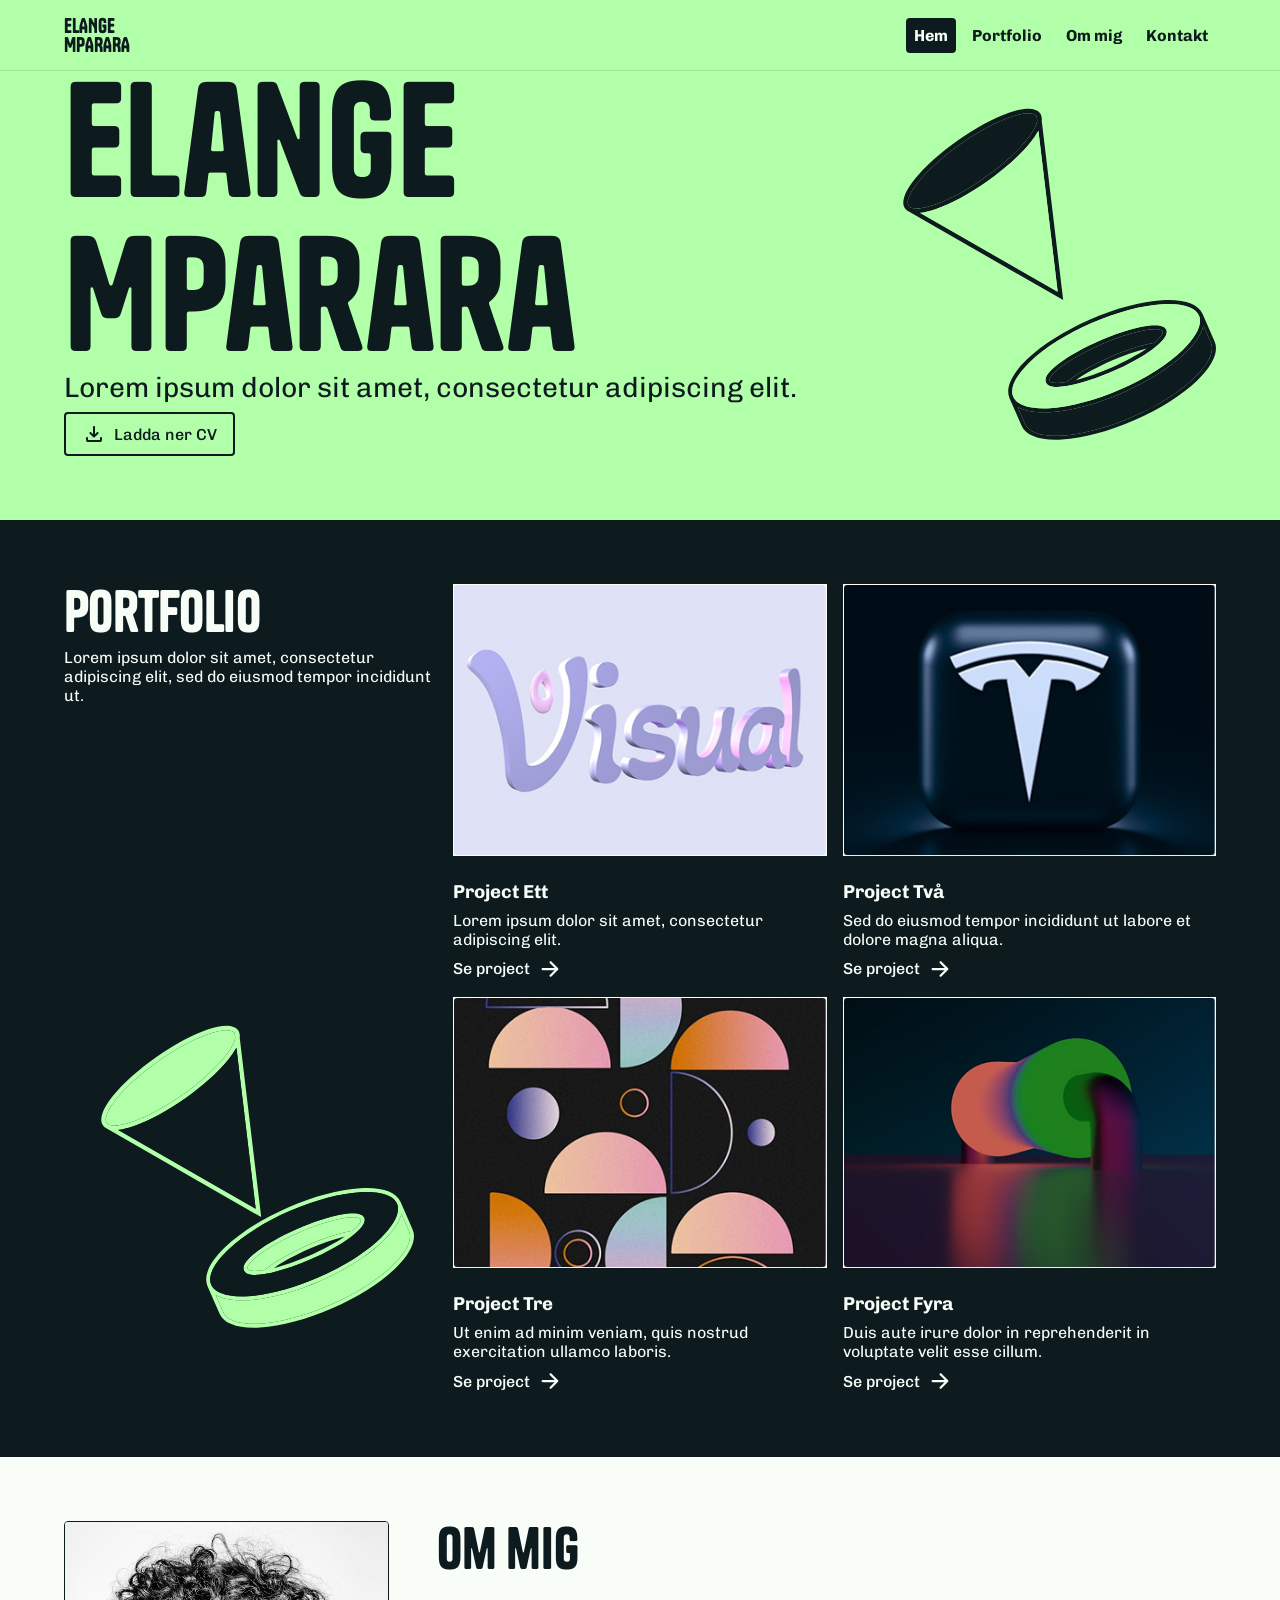
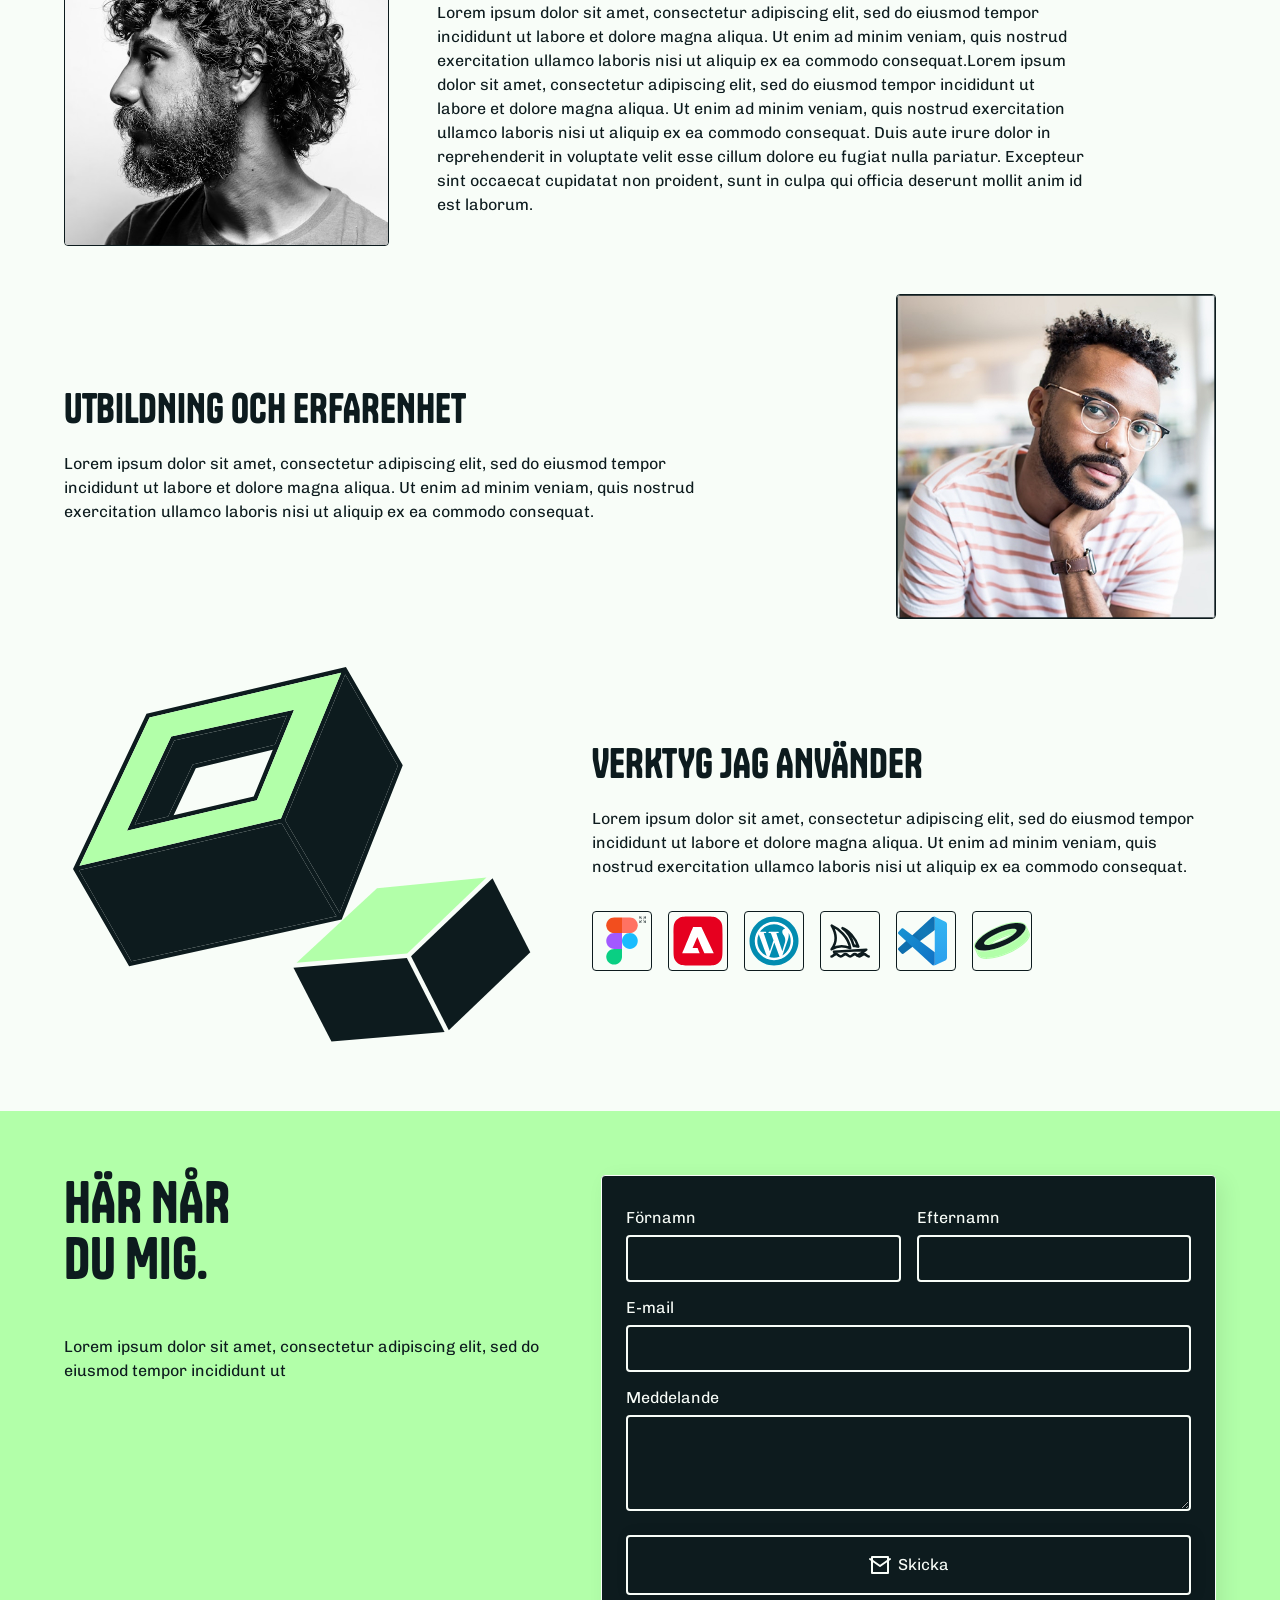
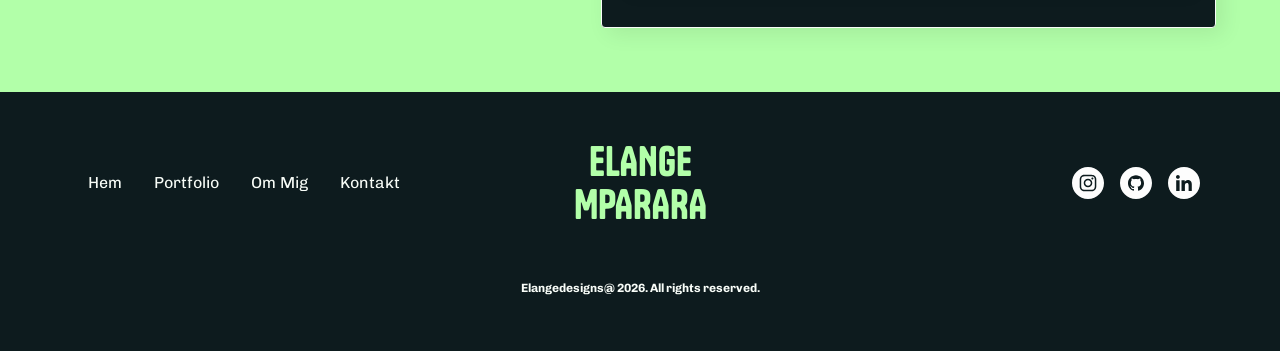
==== commit 8ef3cf4f: "layout done" ====
--- a/index.html
+++ b/index.html
@@ -213,6 +213,7 @@
       </section>
     </main>
     <div id="footer-placeholder"></div>
+
     <script src="components/portfolio_card/portfolio_card.js" defer></script>
     <script src="Script.js" defer></script>
   </body>
--- a/components/navbar.css
+++ b/components/navbar.css
@@ -73,6 +73,7 @@
   font-size: var(--font-body);
   color: var(--color-text-dark);
   text-decoration: none;
+  transition: color var(--transition-fast);
 }
 
 /* MOBILE TOGGLE */
--- a/components/footer.css
+++ b/components/footer.css
@@ -1,33 +1,33 @@
 /* --- FOOTER COMPONENT --- */
 
-.footer {
+.footer-section {
+  position: relative;
+  background: var(--color-bg-dark); /* #0D1B1E */
+  width: 100%;
+  padding: var(--spacing-xl) 80px; /* 48px 80px matching Figma */
   display: flex;
   flex-direction: column;
-  justify-content: center;
   align-items: center;
-  gap: var(--spacing-xl); /* 48px */
-  padding: var(--spacing-xl) 80px; /* 48px 80px */
-  background-color: var(--color-bg-dark); /* #0D1B1E */
-  width: 100%;
-  margin: 0 auto;
+  gap: var(--spacing-xl); /* 48px gap to copyright row */
 }
 
-.footer_top {
+/* --- Top Row Container --- */
+.footer_top_row {
   display: flex;
   flex-direction: row;
+  justify-content: space-between;
   align-items: center;
-  gap: var(--spacing-xl); /* 48px */
   width: 100%;
   max-width: 1440px;
 }
 
-.footer_nav {
+/* --- Left Group: Navigation --- */
+.footer_nav_group {
   display: flex;
   flex-direction: row;
   align-items: center;
   gap: var(--spacing-sm); /* 16px */
-  width: 100%;
-  max-width: 524px;
+  flex: 1; /* Distribute equal space to sides to center the logo */
 }
 
 .footer_menu_item {
@@ -38,7 +38,7 @@
 
 .footer_menu_item a {
   font-family: "Chivo", sans-serif;
-  font-size: var(--spacing-sm); /* 16px */
+  font-size: 16px;
   color: var(--color-text-light); /* #FFFFFF */
   text-decoration: none;
   line-height: 22px;
@@ -50,24 +50,31 @@
   color: var(--color-primary);
 }
 
+/* --- Center Group: Logo --- */
+.footer_logo_group {
+  display: flex;
+  justify-content: center;
+  align-items: center;
+}
+
 .footer_logo {
   font-family: "Tanker", sans-serif;
-  font-size: 40px; /* Using fixed 40px since it's a specific logo typography treatment */
+  font-size: 40px;
   color: var(--color-primary); /* #B2FFA9 */
   line-height: 43px;
   text-transform: uppercase;
-  flex-shrink: 0;
+  text-align: center;
   white-space: pre-wrap;
-  width: 271px;
 }
 
-.footer_socials {
+/* --- Right Group: Socials --- */
+.footer_social_group {
   display: flex;
   flex-direction: row;
   justify-content: flex-end;
   align-items: center;
   gap: var(--spacing-sm); /* 16px */
-  flex: 1;
+  flex: 1; /* Counter-balances nav side to keep logo perfectly centered */
 }
 
 .social_link {
@@ -87,40 +94,55 @@
   display: block;
 }
 
+/* --- Bottom Row: Copyright --- */
+.footer_bottom_row {
+  width: 100%;
+  display: flex;
+  justify-content: center;
+}
+
 .footer_copyright {
-  font-family:
-    "Chivo", sans-serif; /* Fallback to Chivo bold since Chubbo might not be included */
+  font-family: "Chivo", sans-serif; /* Fallback for Chubbo Bold */
   font-weight: 700;
   font-size: 12px;
   color: var(--color-text-light); /* #FFFFFF */
   line-height: 29px;
   text-align: center;
-  width: 100%;
   margin: 0;
 }
 
 /* --- Responsive Adjustments --- */
 @media (max-width: 768px) {
-  .footer {
-    padding: var(--spacing-lg) var(--spacing-md);
+  .footer-section {
+    padding: var(--spacing-xl) var(--spacing-md);
   }
 
-  .footer_top {
+  .footer_top_row {
     flex-direction: column;
-    gap: var(--spacing-lg);
+    gap: var(--spacing-xl); /* Add generous space between stacked groups */
   }
 
-  .footer_nav {
-    flex-direction: column;
-    align-items: center;
+  /* Reset flex to prevent groups forcing width distribution on mobile */
+  .footer_nav_group,
+  .footer_social_group {
+    flex: auto;
+    justify-content: center;
+    width: 100%;
   }
 
-  .footer_logo {
-    text-align: center;
-    width: auto;
+  /* Stack nav links */
+  .footer_nav_group {
+    flex-wrap: wrap; /* Allows links to wrap to second line on tiny screens */
   }
-
-  .footer_socials {
-    justify-content: center;
+}  .gooey-animations {
+    top: 10px;
+    width: 100%;
+    left: 0;
+    height: 1rem;
+    background: var(--color-bg-dark);
+    transform: translateY(40%);
+    z-index: 3000;
+    overflow: visible;
+    pointer-events: none;
   }
 }
--- a/root.css
+++ b/root.css
@@ -40,6 +40,10 @@
   --font-nav: 1.1rem;
 
   /* --- ÖVRIGT --- */
-  --border-radius: 4px; /* För knappar som "Ladda ner CV" [cite: 10, 20] */
+  --border-radius: 4px;
+  --border-radius-sm: 1rem;
+  --border-radius-md: 2rem;
+  --border-radius-lg: 3rem;
+  /* För knappar som "Ladda ner CV" [cite: 10, 20] */
   --transition-fast: 0.2s ease;
 }
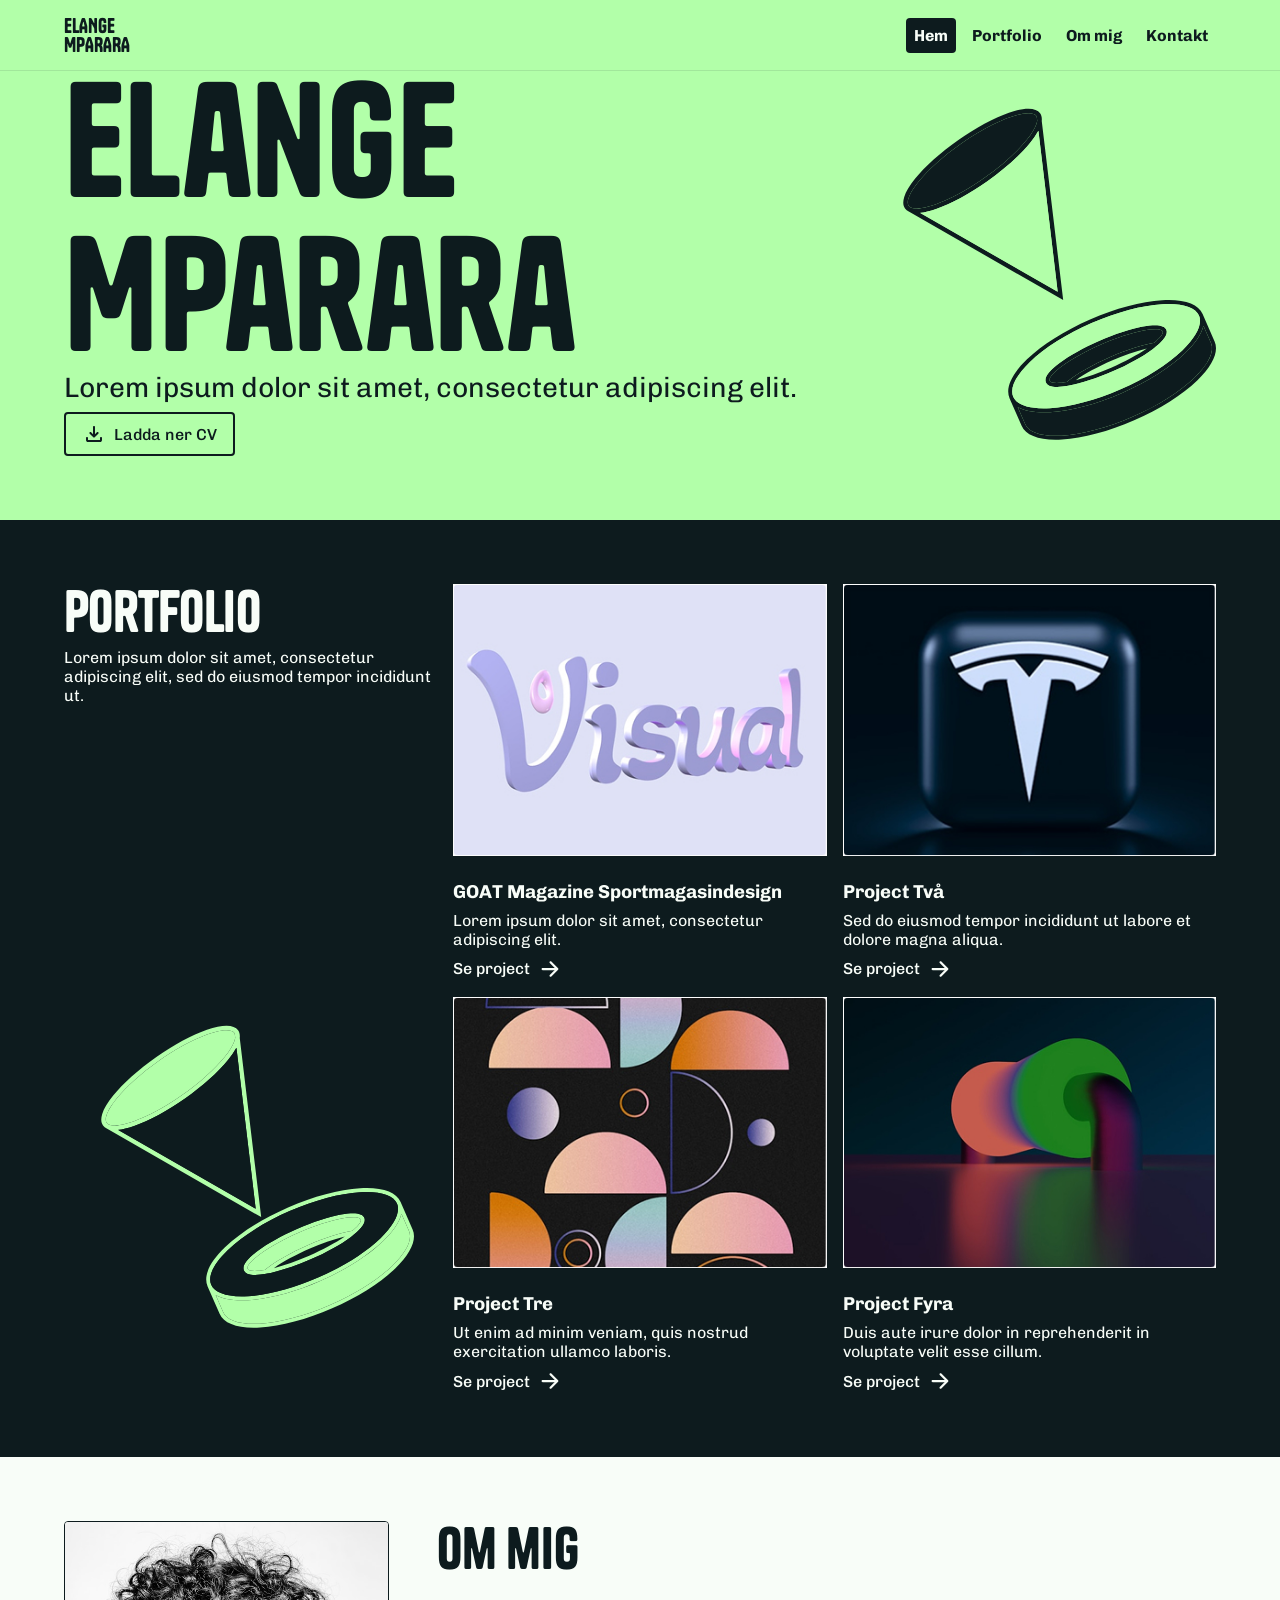
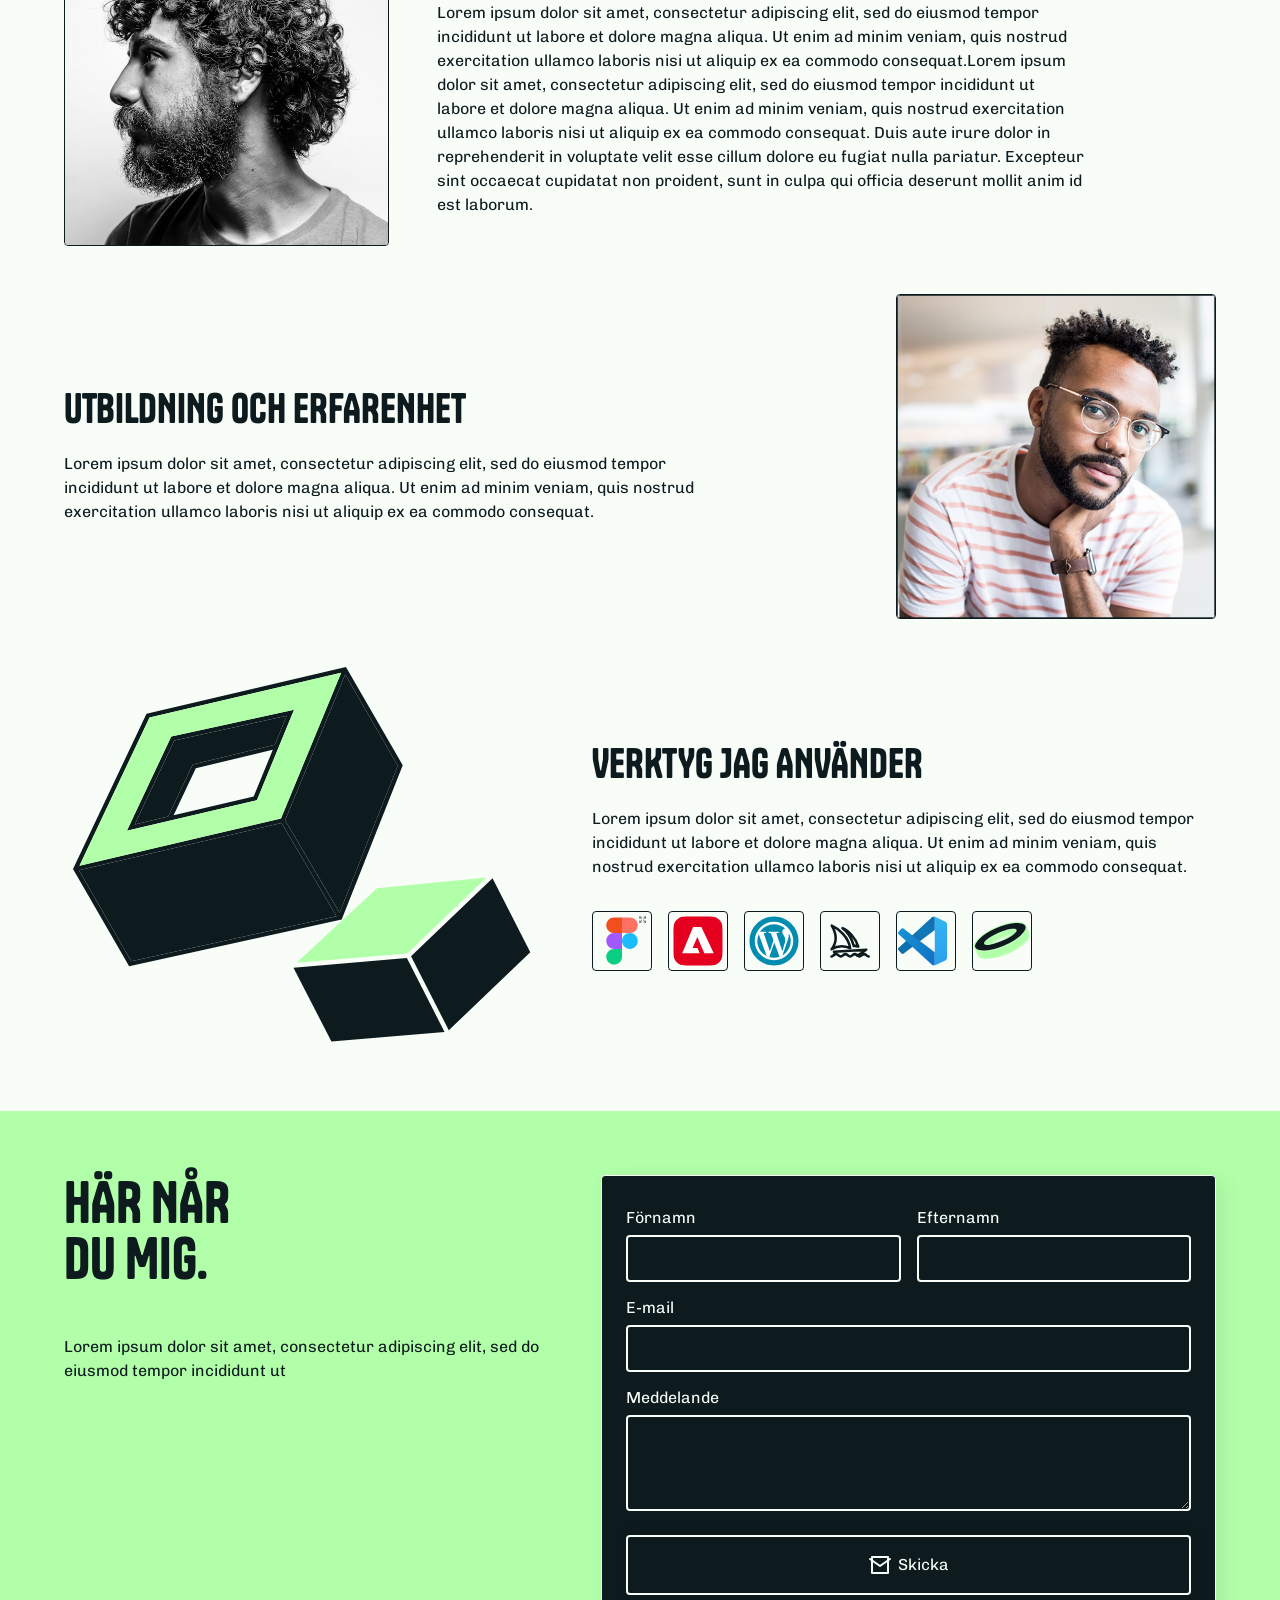
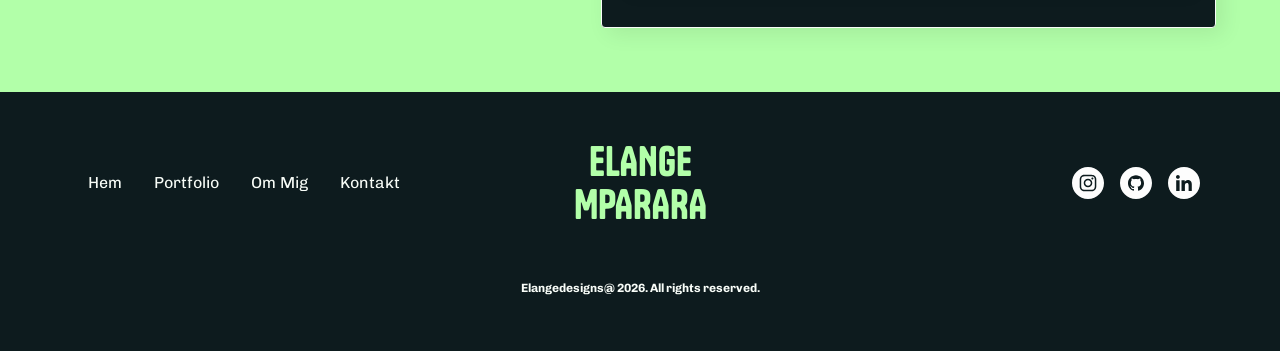
==== commit b3f52a5e: "project detail page done" ====
--- a/index.html
+++ b/index.html
@@ -214,6 +214,7 @@
     </main>
     <div id="footer-placeholder"></div>
 
+    <script src="components/projectsData.js" defer></script>
     <script src="components/portfolio_card/portfolio_card.js" defer></script>
     <script src="Script.js" defer></script>
   </body>
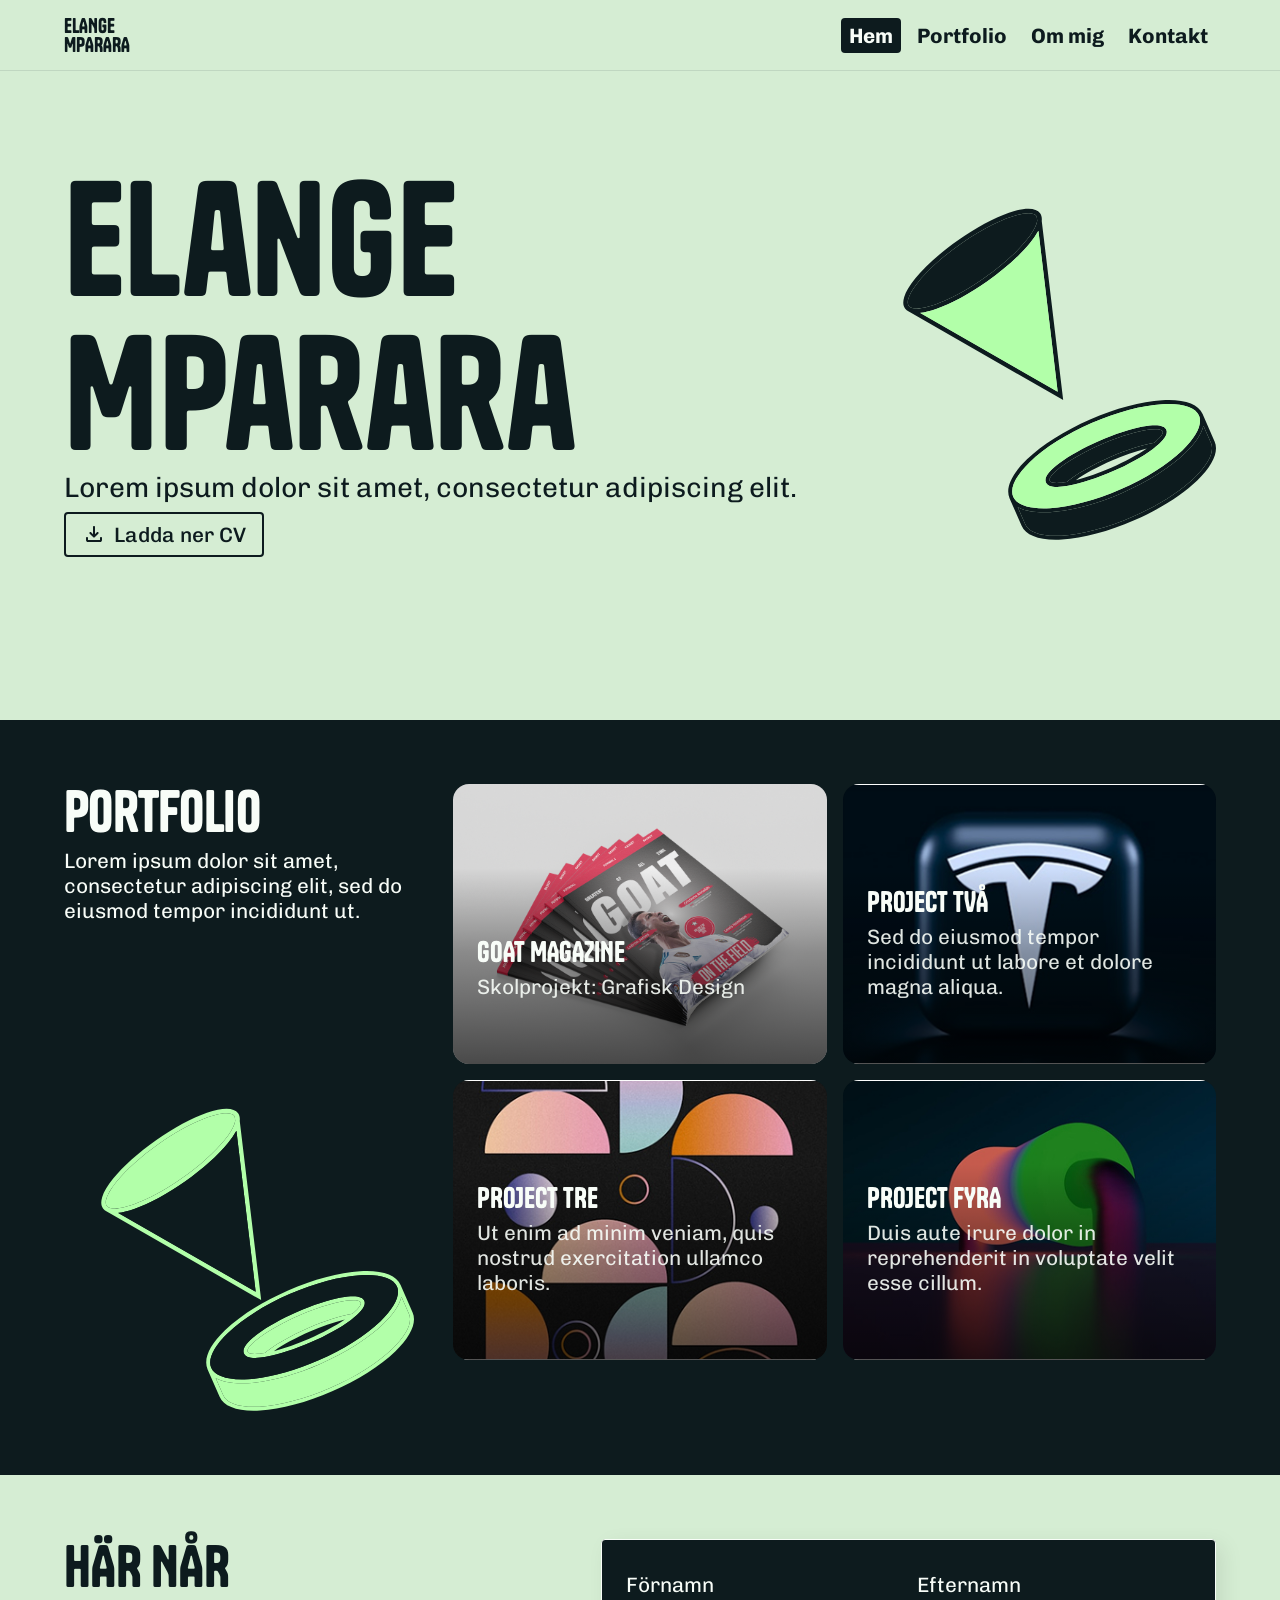
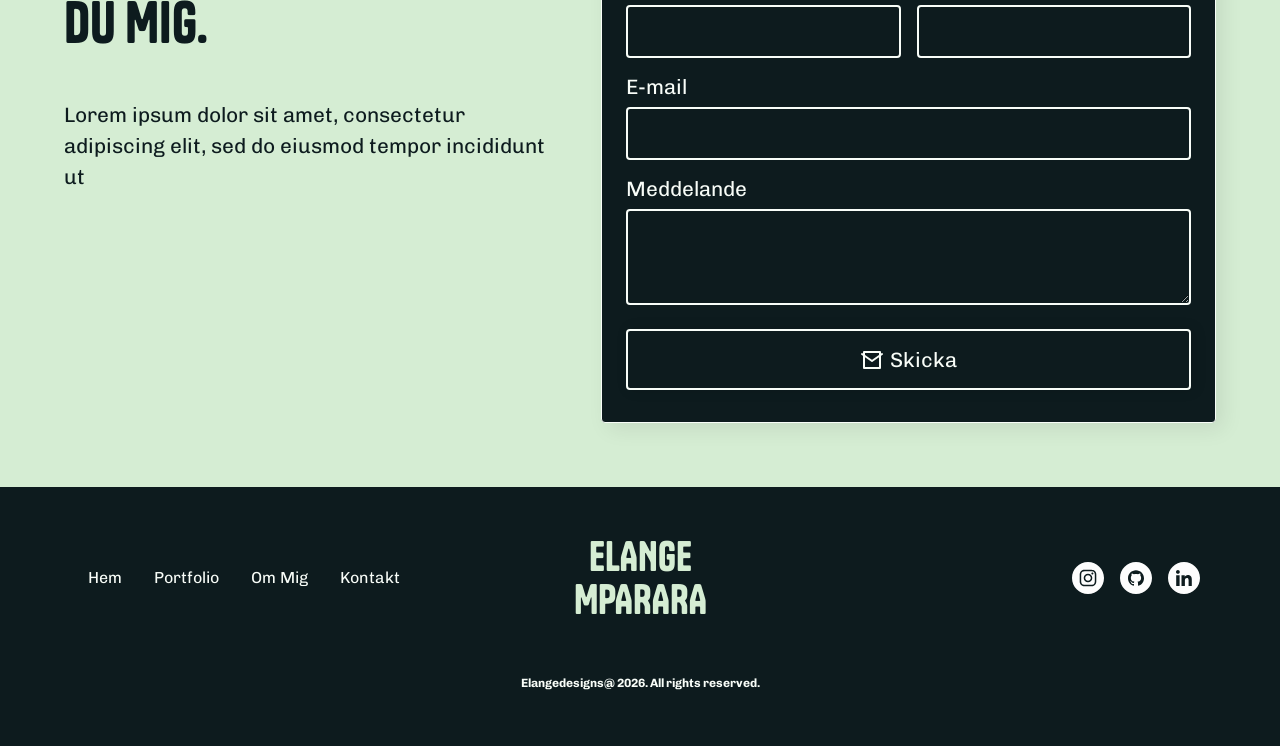
==== commit 597ff291: "refactor: Remove about section content and styling, and add a new video asset." ====
--- a/index.html
+++ b/index.html
@@ -78,90 +78,7 @@
           </div>
         </div>
       </section>
-      <section id="about" class="about">
-        <div class="about_content_container about_container_1">
-          <div class="about_text_container">
-            <h2 class="about-title">Om mig</h2>
-            <p class="about-description">
-              Lorem ipsum dolor sit amet, consectetur adipiscing elit, sed do
-              eiusmod tempor incididunt ut labore et dolore magna aliqua. Ut
-              enim ad minim veniam, quis nostrud exercitation ullamco laboris
-              nisi ut aliquip ex ea commodo consequat.Lorem ipsum dolor sit
-              amet, consectetur adipiscing elit, sed do eiusmod tempor
-              incididunt ut labore et dolore magna aliqua. Ut enim ad minim
-              veniam, quis nostrud exercitation ullamco laboris nisi ut aliquip
-              ex ea commodo consequat. Duis aute irure dolor in reprehenderit in
-              voluptate velit esse cillum dolore eu fugiat nulla pariatur.
-              Excepteur sint occaecat cupidatat non proident, sunt in culpa qui
-              officia deserunt mollit anim id est laborum.
-            </p>
-          </div>
 
-          <div class="about_image_container">
-            <img
-              src="assets/img/profil_img_1.jpg"
-              alt="Bild på Elange Mparara"
-            />
-          </div>
-        </div>
-        <div class="about_content_container education_container">
-          <div class="about_text_container_2">
-            <h2 class="about-title-2">Utbildning och erfarenhet</h2>
-            <p class="about-description">
-              Lorem ipsum dolor sit amet, consectetur adipiscing elit, sed do
-              eiusmod tempor incididunt ut labore et dolore magna aliqua. Ut
-              enim ad minim veniam, quis nostrud exercitation ullamco laboris
-              nisi ut aliquip ex ea commodo consequat.
-            </p>
-          </div>
-          <div class="about_image_container_2">
-            <img src="assets/img/profile_img.jpg" alt="A photo of Elange" />
-          </div>
-        </div>
-        <div class="tools_container">
-          <div class="tools_text_container">
-            <h2 class="about-title-3">Verktyg jag använder</h2>
-            <p class="about-description">
-              Lorem ipsum dolor sit amet, consectetur adipiscing elit, sed do
-              eiusmod tempor incididunt ut labore et dolore magna aliqua. Ut
-              enim ad minim veniam, quis nostrud exercitation ullamco laboris
-              nisi ut aliquip ex ea commodo consequat.
-            </p>
-            <div class="tools_sub_container">
-              <div class="tool">
-                <img src="assets/icons/figma.svg" alt="cylinder shape" />
-                <p class="tool-name">Figma</p>
-              </div>
-              <div class="tool">
-                <img src="assets/icons/adobe.svg" alt="cylinder shape" />
-                <p class="tool-name">Adobe Suite</p>
-              </div>
-              <div class="tool">
-                <img src="assets/icons/wordpress.svg" alt="wordpress icon" />
-                <p class="tool-name">Wordpress</p>
-              </div>
-              <div class="tool">
-                <img
-                  src="assets/icons/Midjourney_Emblem 1.svg"
-                  alt="midjourney icon"
-                />
-                <p class="tool-name">AI-verktyg</p>
-              </div>
-              <div class="tool">
-                <img src="assets/icons/vs_code.svg" alt="vs-code icon" />
-                <p class="tool-name">VS-Code</p>
-              </div>
-              <div class="tool">
-                <img src="assets/icons/cilinder.svg" alt="cylinder shape" />
-                <p class="tool-name">Tool Name</p>
-              </div>
-            </div>
-          </div>
-          <div class="about_image_container_3">
-            <img src="assets/img/cubes.svg" alt="An illustration of cubes" />
-          </div>
-        </div>
-      </section>
       <section id="contact" class="contact">
         <div class="contact_container">
           <div class="contact_text_container">
--- a/Styles.css
+++ b/Styles.css
@@ -30,7 +30,7 @@
   align-items: center;
   padding: var(--spacing-xxl);
   background-color: var(--color-primary);
-
+  min-height: 80vh;
   margin: 0 auto;
 }
 
@@ -180,220 +180,118 @@
   align-items: flex-start;
   gap: var(--sp-xs);
 }
-
-.portfolio_card {
-  display: flex;
-  flex-direction: column;
-  justify-content: space-between;
-  align-items: flex-start;
-  gap: var(--sp-md);
-}
-.portfolio_card_content {
-  display: flex;
-  flex-direction: column;
-  justify-content: space-between;
-  align-items: flex-start;
-  gap: var(--sp-xs);
-}
-.btn-project {
+.portfolio-subtitle {
+  font-size: var(--font-body);
+}
+/* --- Portfolio Card (Overlay Design) --- */
+.card {
+  position: relative;
+  display: block; /* Ensure the link behaves like a block container */
+  text-decoration: none; /* Remove underline from the outer link */
+  width: 100%;
+  max-width: 420px;
+  aspect-ratio: 4 / 3;
+  border-radius: var(--border-radius-sm); /* Mapped 10px to sm radius */
+  overflow: hidden;
+  cursor: pointer;
+  /* Use inherited Chivo font primarily, override for headers below */
+}
+
+/* Image */
+.card-image {
+  width: 100%;
+  height: 100%;
+  object-fit: cover;
+  display: block;
+  transition: transform 0.4s ease;
+}
+
+/* Slight zoom on hover */
+.card:hover .card-image {
+  transform: scale(1.05);
+}
+
+/* Overlay */
+.card-overlay {
+  position: absolute;
+  inset: 0;
+  display: flex;
+  flex-direction: column;
+  justify-content: flex-end;
+  padding: var(--spacing-md); /* Mapped 24px */
+  color: var(--color-text-light); /* White */
+
+  background: linear-gradient(
+    to top,
+    rgba(0, 0, 0, 0.65) 0%,
+    rgba(0, 0, 0, 0.35) 40%,
+    rgba(0, 0, 0, 0) 70%
+  );
+
+  transition: background 0.3s ease;
+}
+
+/* Title */
+.card-overlay h3 {
+  font-family: "Tanker", sans-serif;
+  font-size: var(--font-h4); /* Replaced 1.3rem */
+  font-weight: 400;
+  text-transform: uppercase;
+  line-height: 1;
+  margin: 0;
+}
+
+/* Description */
+.card-overlay p {
+  margin-top: var(--spacing-xs); /* Replaced 6px */
+  font-family: "Chivo", sans-serif;
+  font-size: var(--font-body); /* Replaced 0.9rem */
+  font-weight: 400;
+  opacity: 0.9;
+  margin-bottom: 0;
+}
+
+/* Link */
+.card-link {
   display: inline-flex;
   align-items: center;
-  gap: var(--sp-xs); /* 16px */
-  color: var(--color-text-li);
-  font-family: "Chivo", sans-serif;
+  margin-top: var(--spacing-sm); /* Replaced 16px */
+  font-family: "Chivo", sans-serif;
+  font-size: var(--font-body); /* Replaced 0.9rem */
   font-weight: 500;
-  font-size: var(--font-body);
   text-decoration: none;
-  cursor: pointer;
+  color: var(--color-text-light);
+
+  opacity: 0;
+  transform: translateY(10px);
   transition:
-    background-color var(--transition-fast),
-    transform var(--transition-fast);
-}
-
-.btn-project:hover {
-  color: var(--color-primary);
-}
-
-.btn-project .project_btn_icon {
-  width: 24px;
-  height: 24px;
-}
-
-/* About me section */
-
-.about {
-  display: flex;
-  flex-direction: column;
-  justify-content: center;
-  align-items: center;
-  gap: var(--spacing-xl);
-  padding: var(--spacing-xxl);
-  width: 100%;
-  max-width: 1280px;
-  margin: 0 auto;
-  background-color: var(--color-bg-light);
-}
-
-.about_container_1,
-.education_container,
-.tools_container {
-  justify-content: space-between;
-  width: 100%;
-  max-width: 1280px;
-  margin: 0 auto;
-}
-
-.about_container_1 {
-  display: flex;
-  flex-direction: row-reverse;
-  align-items: stretch;
-  gap: var(--spacing-xl);
-}
-
-.education_container {
-  display: flex;
-  flex-direction: row;
-  align-items: center;
-  gap: var(--spacing-xxl);
-}
-
-.tools_container {
-  display: flex;
-  flex-direction: row-reverse;
-  align-items: center;
-  gap: var(--sp-xl);
-}
-
-.about_text_container,
-.about_text_container_2 {
-  width: 100%;
-  max-width: 1280px;
-  display: flex;
-  flex-direction: column;
-  align-items: flex-start;
-}
-
-.about_text_container {
-  gap: var(--spacing-md);
-}
-
-.about_text_container_2 {
-  gap: var(--spacing-md);
-}
-
-.tools_text_container {
-  flex: 1;
-  display: flex;
-  flex-direction: column;
-  align-items: flex-start;
-  min-width: 0;
-}
-
-.about-title {
-  font-family: "Tanker", sans-serif;
-  font-size: var(--font-h2);
-  color: var(--color-text-dark);
-  line-height: 1;
-  text-transform: none;
-  font-weight: 400;
-  margin: 0;
-}
-
-.about-title-2,
-.about-title-3 {
-  font-family: "Tanker", sans-serif;
-  font-size: var(--font-h3);
-  color: var(--color-text-dark);
-  line-height: 1;
-  text-transform: uppercase;
-  font-weight: 400;
-  margin: 0;
-  white-space: pre-wrap;
-}
-
-.about-title-3 {
-  margin-bottom: var(--spacing-md);
-}
-
-.about-description {
-  font-family: "Chivo", sans-serif;
-  font-size: var(--font-body);
-  line-height: 1.5;
-  font-weight: 400;
-  color: var(--color-text-dark);
-  margin: 0;
-  max-width: 65ch;
-}
-
-.tools_text_container .about-description {
-  margin-bottom: var(--spacing-lg);
-}
-
-.about_image_container {
-  width: 30rem;
-  align-self: stretch;
-  border: 1px solid var(--color-bg-dark);
-  border-radius: var(--border-radius);
-  overflow: hidden;
-}
-
-.about_image_container img,
-.about_image_container_2 img {
-  height: auto;
-  display: block;
-}
-
-.about_image_container_2 {
-  width: 30rem;
-  height: auto;
-  border: 1px solid var(--color-bg-dark);
-  border-radius: var(--border-radius);
-  overflow: hidden;
-}
-
-.about_image_container_3 {
-  width: 30rem;
-  position: relative;
-  display: flex;
-  align-items: center;
-  justify-content: center;
-}
-
-.about_image_container_3 img {
-  max-width: 100%;
-  height: auto;
-  display: block;
-}
-
-.tools_sub_container {
-  display: flex;
-  flex-wrap: wrap;
-  gap: var(--spacing-sm);
-  width: 100%;
-}
-
-.tool {
-  width: 60px;
-  height: 60px;
-  border: 1px solid var(--color-bg-dark);
-  border-radius: var(--border-radius);
-  display: flex;
-  justify-content: center;
-  align-items: center;
-  overflow: hidden;
-  position: relative;
-  padding: 1px;
-}
-
-.tool img {
-  width: auto;
-  height: auto;
-  max-width: 100%;
-  max-height: 100%;
-}
-
-.tool-name {
-  display: none;
+    opacity 0.25s ease,
+    transform 0.25s ease;
+}
+
+/* Arrow */
+.card-link span {
+  margin-left: var(--spacing-xs); /* Replaced 8px */
+  transition: transform 0.25s ease;
+}
+
+/* Hover effects */
+.card:hover .card-overlay {
+  background: linear-gradient(
+    to top,
+    rgba(0, 0, 0, 0.75) 0%,
+    rgba(0, 0, 0, 0.45) 50%,
+    rgba(0, 0, 0, 0) 80%
+  );
+}
+
+.card:hover .card-link {
+  opacity: 1;
+  transform: translateY(0);
+}
+
+.card:hover .card-link span {
+  transform: translateX(4px);
 }
 
 /* Contact section */
@@ -570,32 +468,27 @@
 /* Mobile: stack nav under logo on small screens */
 @media (max-width: 768px) {
   .hero,
-  .about,
   .portfolio,
   .contact {
     padding: var(--spacing-md);
   }
 
-  .about_container_1,
-  .education_container,
-  .tools_container,
   .contact_container {
     flex-direction: column;
   }
 
   .form_row {
     flex-direction: column;
-  }
-
-  .about_image_container,
-  .about_image_container_2,
-  .about_image_container_3 {
-    width: 100%;
   }
 
   .hero_container {
     flex-direction: column;
     align-items: center;
   }
-  /* Header responsive styles moved to navbar.css */
-}
+  .card {
+    max-width: 100%; /* Allow full width on mobile grid */
+  }
+  .card-overlay {
+    padding: var(--spacing-sm); /* Mapped 20px */
+  }
+}
--- a/root.css
+++ b/root.css
@@ -1,7 +1,7 @@
 :root {
   /* --- FÄRGER --- */
   /* Baserat på din design (neongrön, svart och accenter) */
-  --color-primary: #b2ffa9;
+  --color-primary: #d5edd3;
   --color-bg-dark: #0d1b1e;
   --color-bg-light: #f8fdf8;
   --color-text-dark: #0d1b1e;
@@ -36,7 +36,7 @@
   --font-h5: clamp(1.1rem, 2vw, 1.25rem);
   --font-h6: clamp(1rem, 1.5vw, 1.1rem);
 
-  --font-body: 1rem;
+  --font-body: 1.3rem;
   --font-nav: 1.1rem;
 
   /* --- ÖVRIGT --- */
